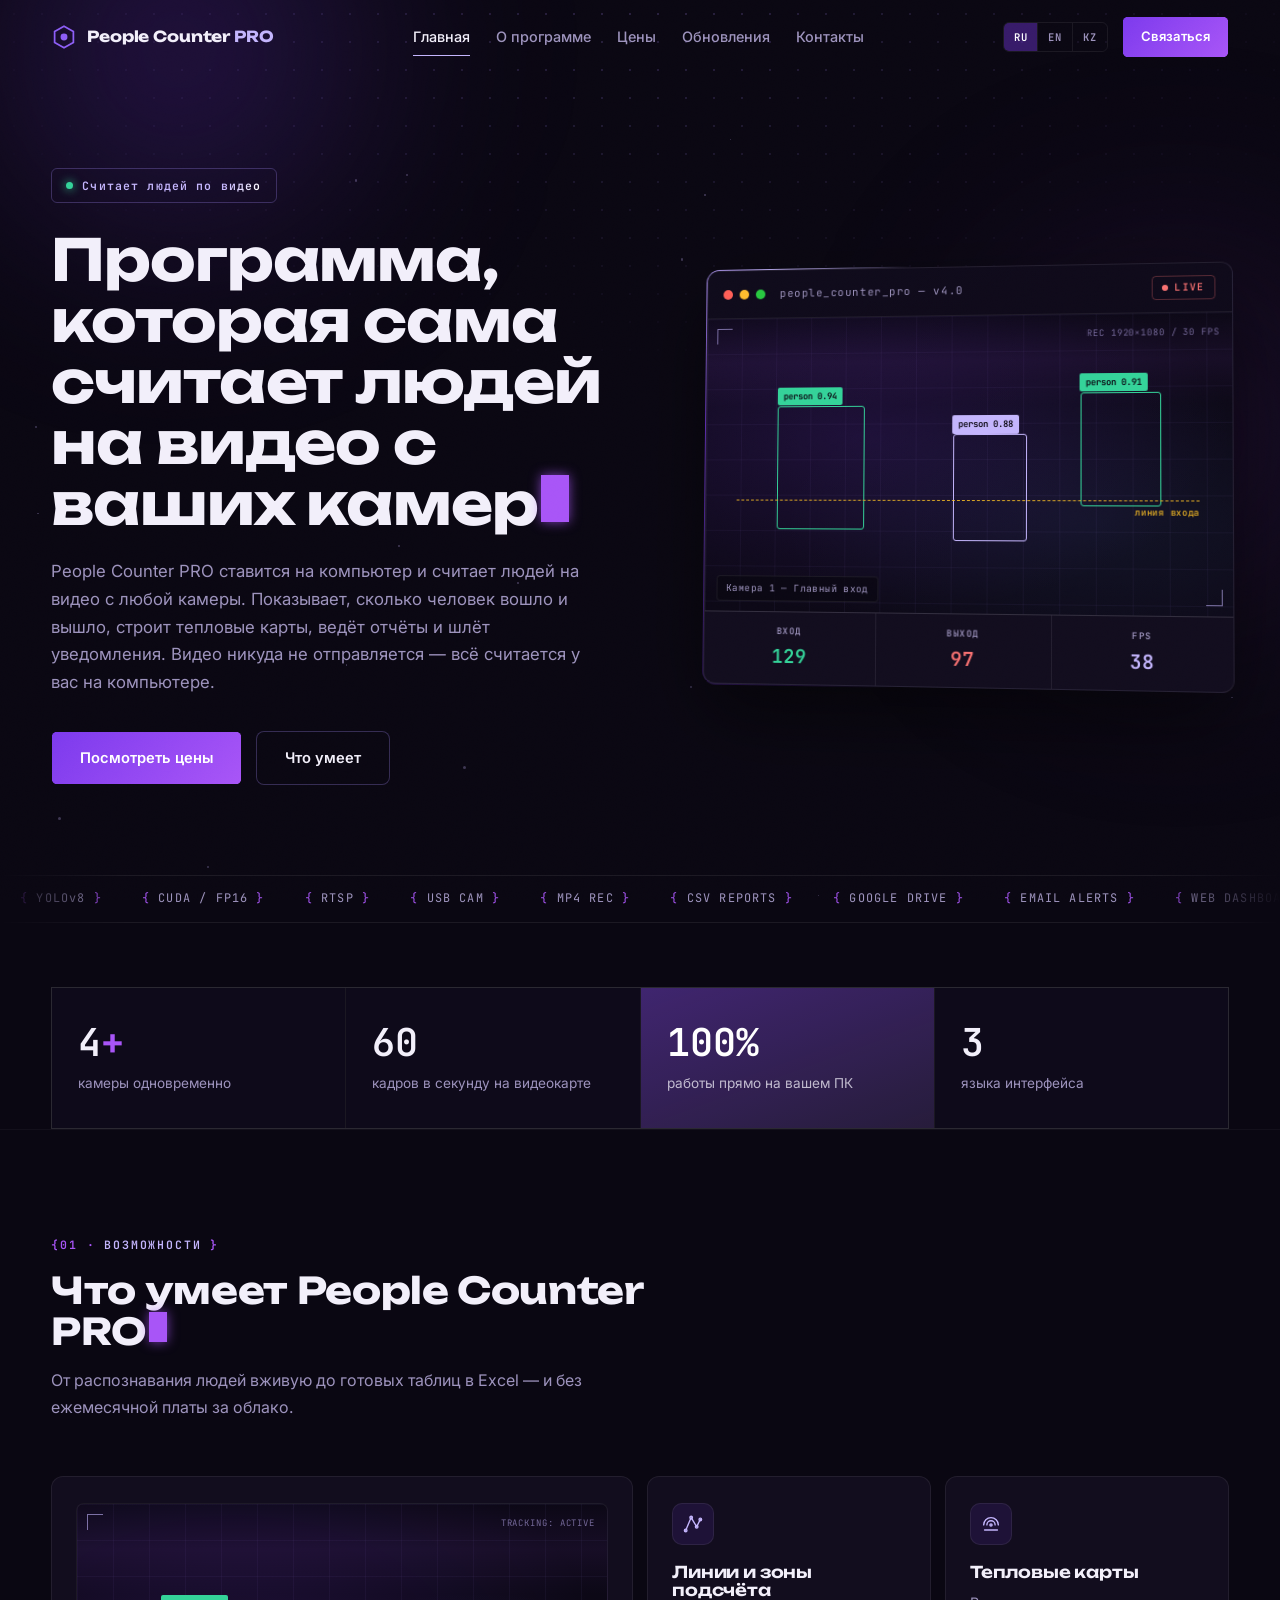
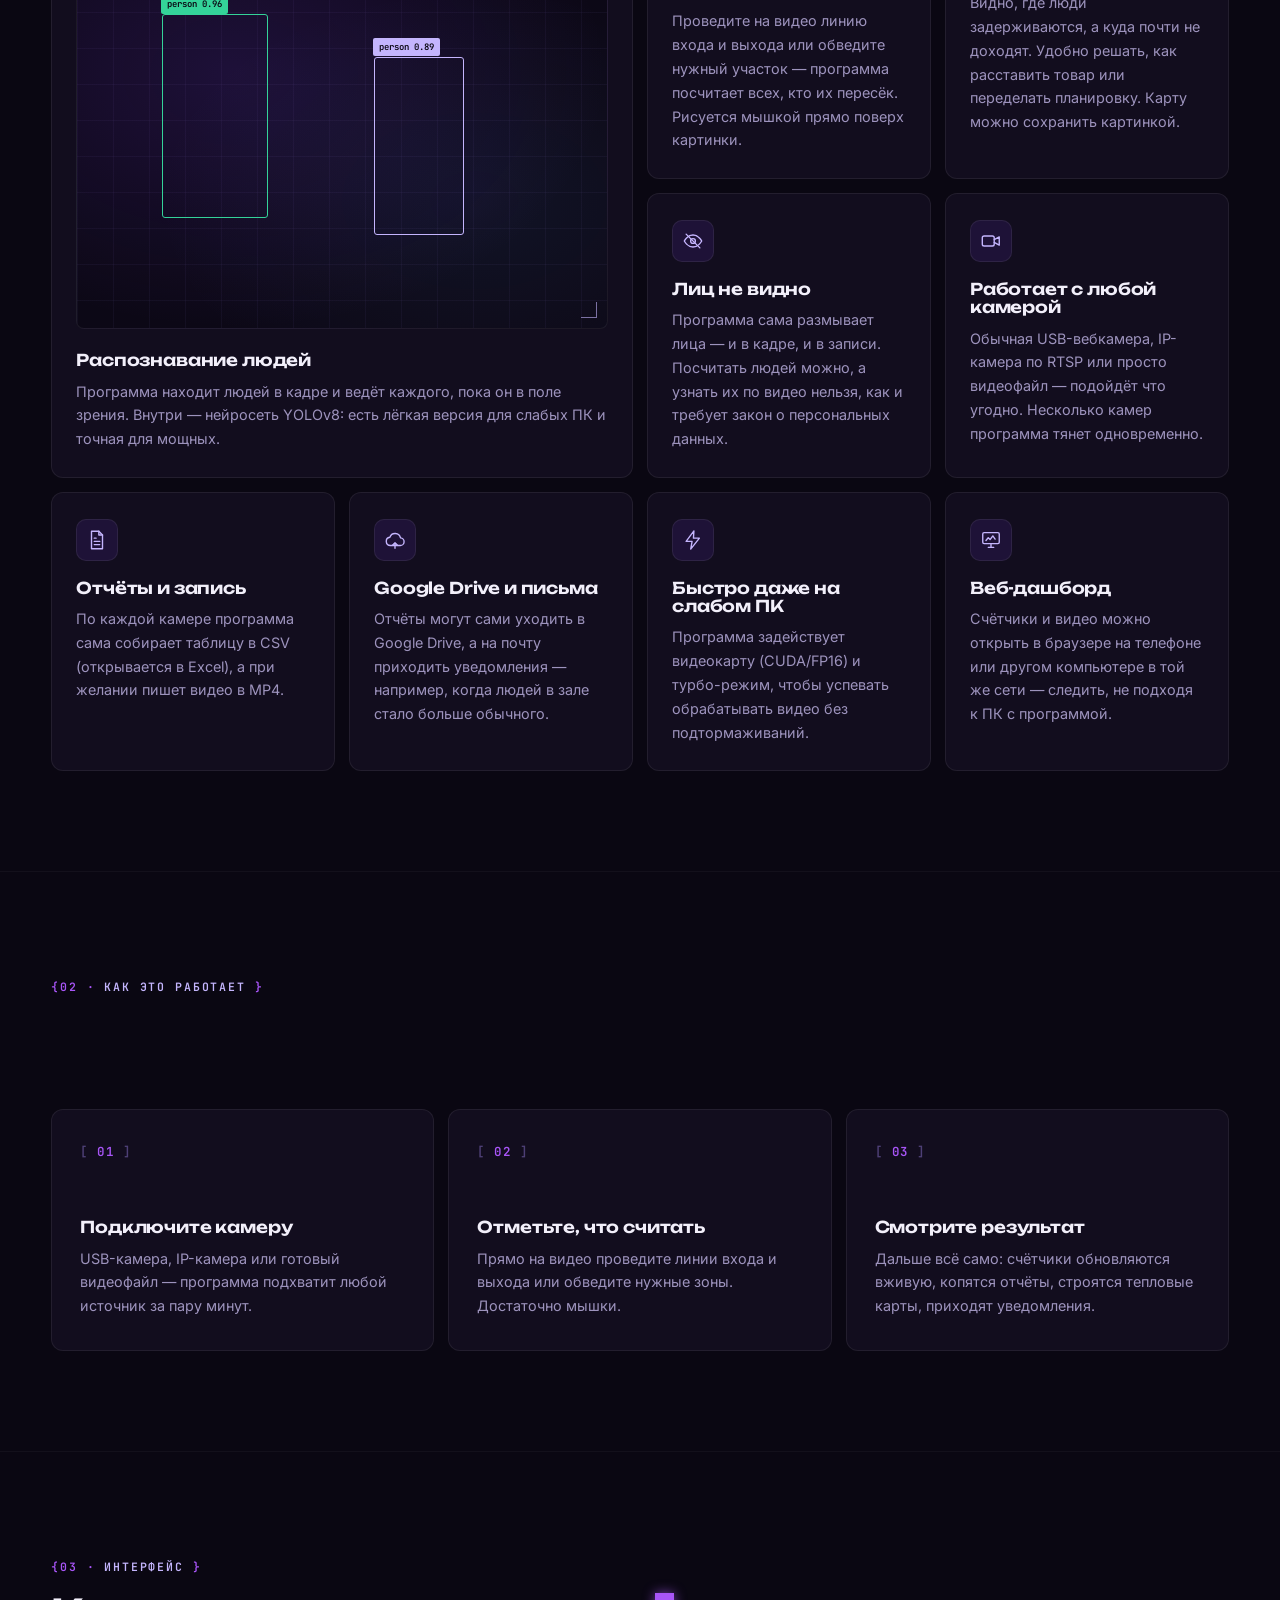
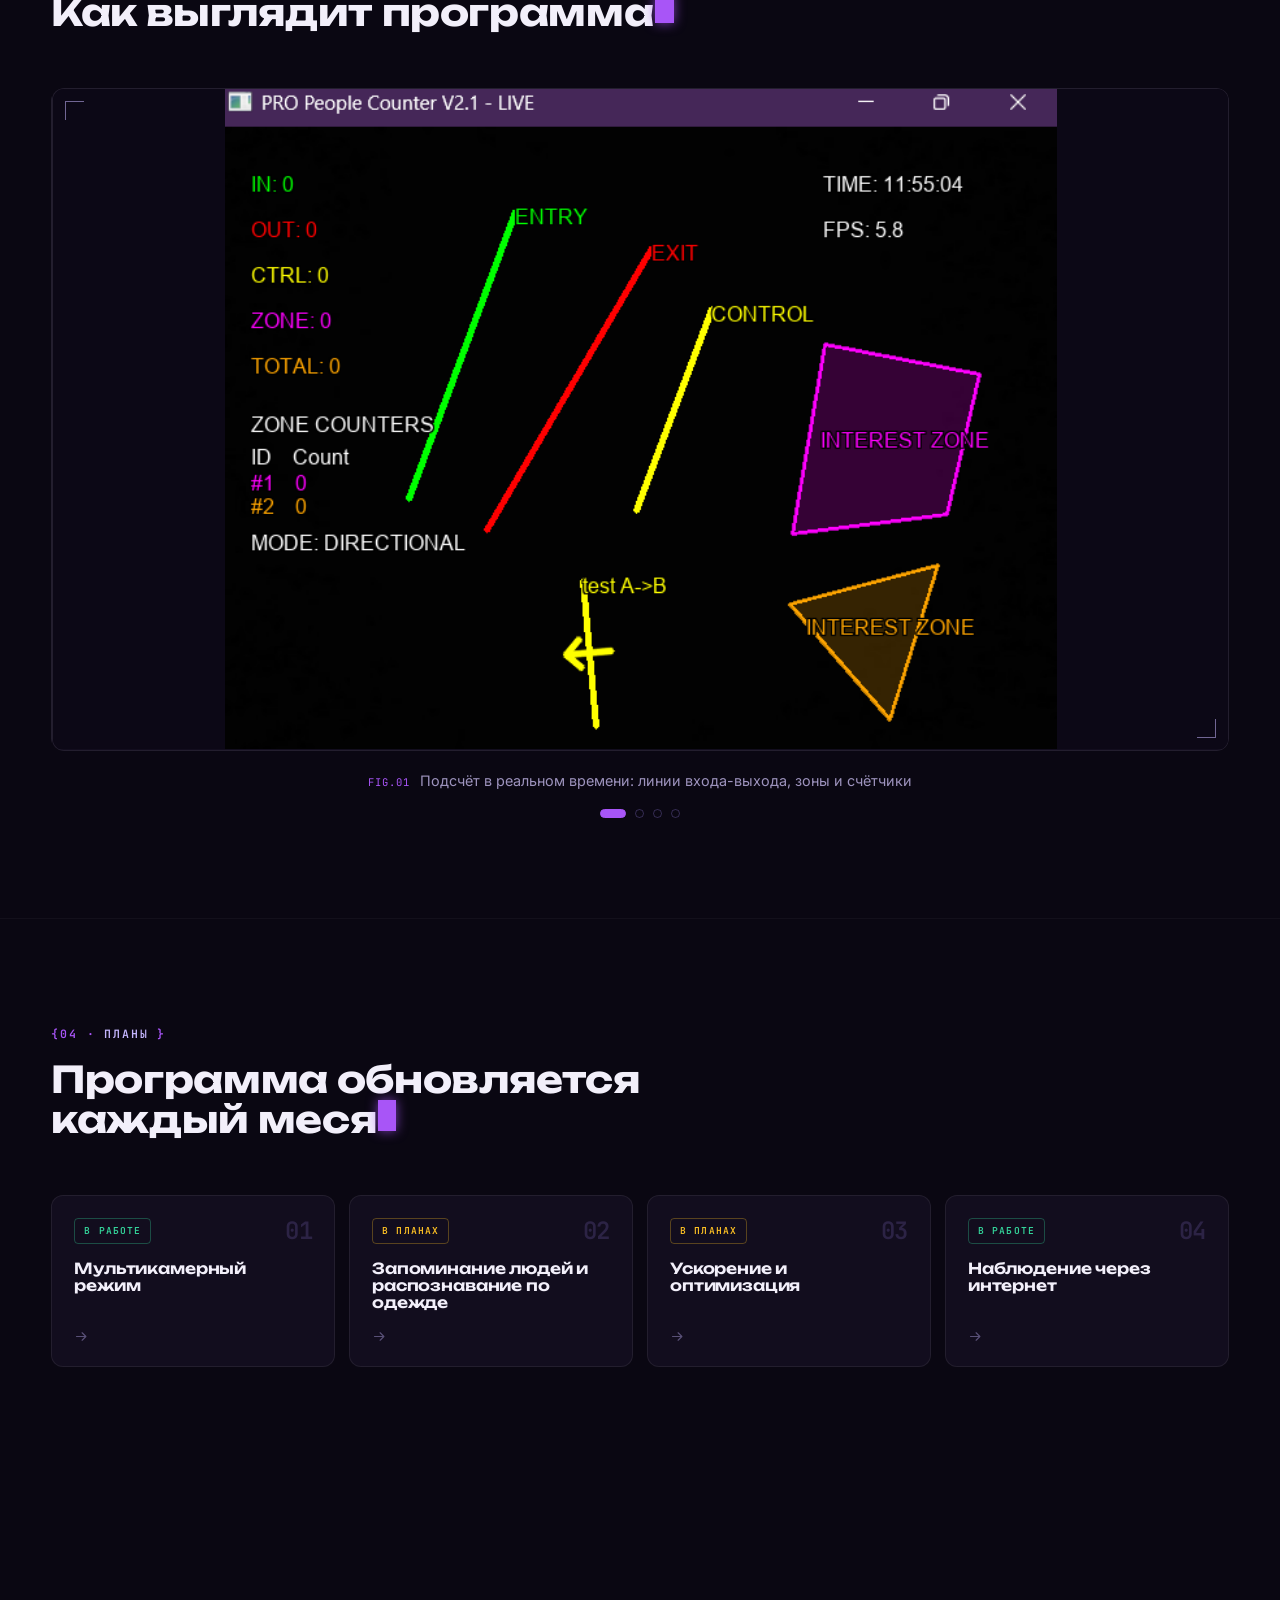
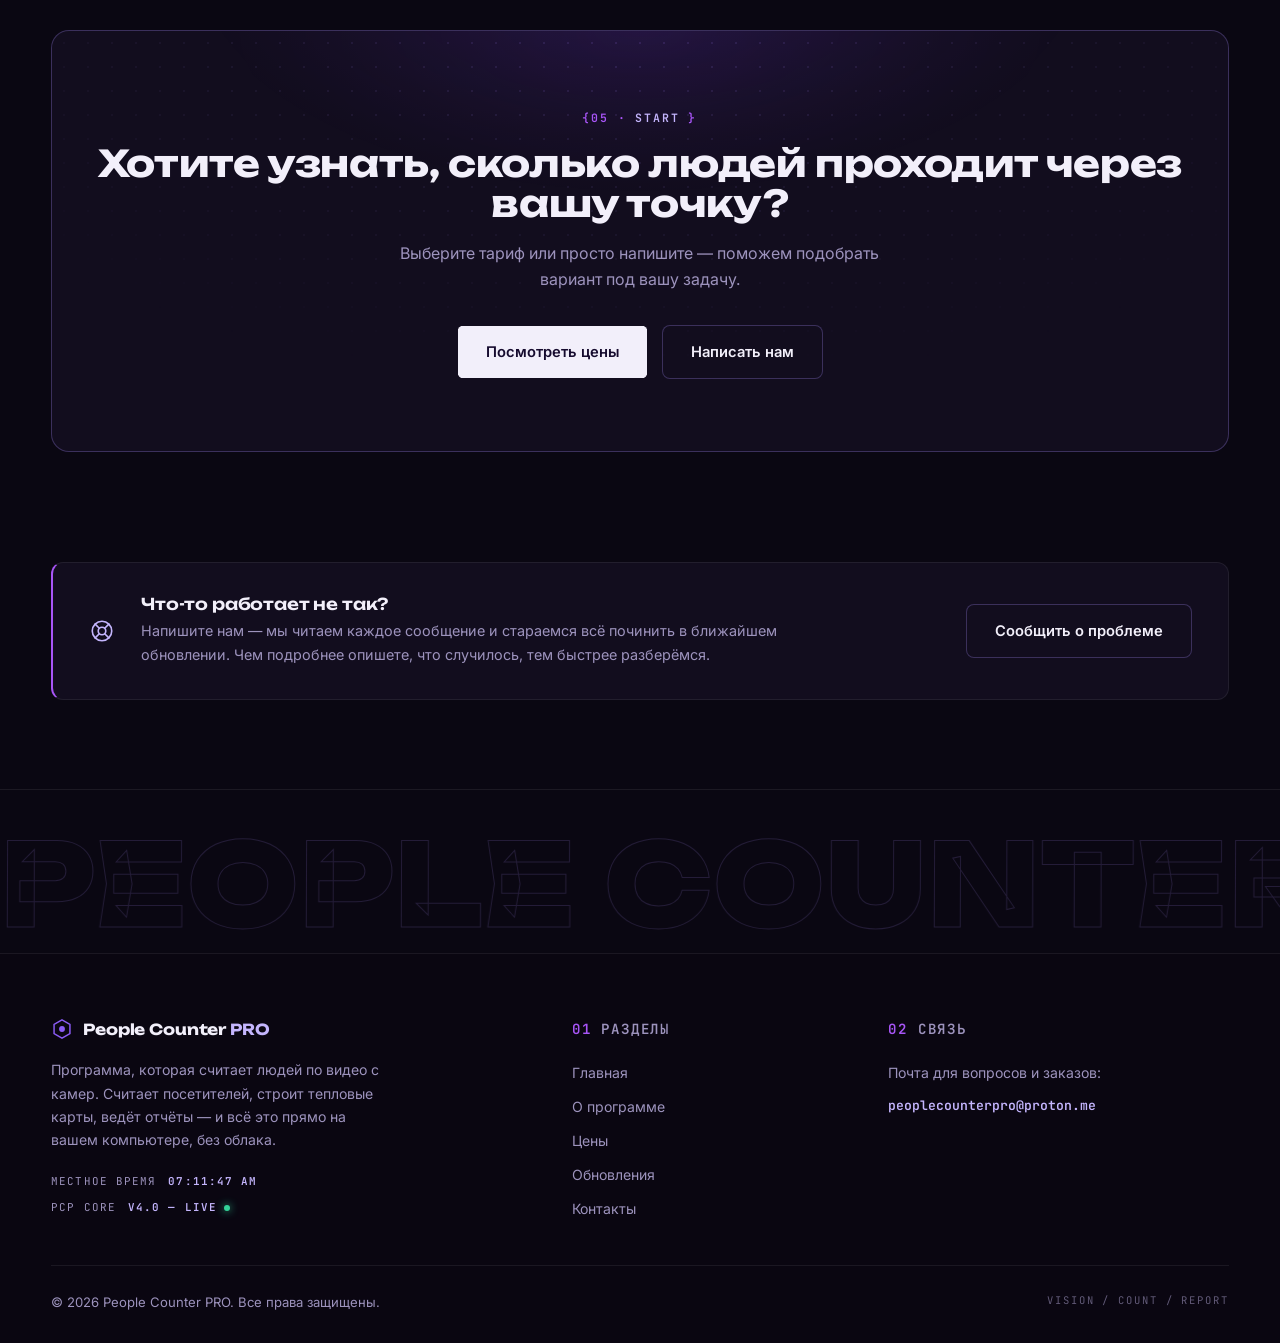
==== index.html @ 46ab9d57 "Static site for GitHub Pages: flat HTML, formsubmit.co, mobile header fix, carousel reorder, multica" ====
<!DOCTYPE html>
<html lang="ru">
<head>
<meta charset="UTF-8">
<meta name="viewport" content="width=device-width, initial-scale=1.0">
<title data-i18n="t_index">People Counter PRO — программа для подсчёта людей по камерам</title>
<meta name="description" content="People Counter PRO — система видеоаналитики на базе компьютерного зрения: подсчёт людей, тепловые карты, отчёты, приватность.">
<link rel="preconnect" href="https://fonts.googleapis.com">
<link rel="preconnect" href="https://fonts.gstatic.com" crossorigin>
<link href="https://fonts.googleapis.com/css2?family=Unbounded:wght@500;600;700;800&family=Inter:wght@400;500;600;700&family=JetBrains+Mono:wght@400;600&display=swap" rel="stylesheet">
<link rel="stylesheet" href="static/css/style.css">
<link rel="icon" href="data:image/svg+xml,%3Csvg xmlns='http://www.w3.org/2000/svg' viewBox='0 0 24 24'%3E%3Cpath d='M12 2l8.66 5v10L12 22 3.34 17V7L12 2z' fill='%237c3aed'/%3E%3Ccircle cx='12' cy='12' r='3.4' fill='%23c084fc'/%3E%3C/svg%3E">
<script>try{if(!sessionStorage.getItem("pcp_boot"))document.documentElement.classList.add("booting")}catch(e){}</script>
</head>
<body>
<div class="boot" id="boot" aria-hidden="true">
  <div class="boot-inner">
    <span class="boot-logo">PCP<i></i></span>
    <span class="boot-line" id="bootLine">INIT VISION CORE</span>
    <div class="boot-bar"><i id="bootBar"></i></div>
  </div>
</div>
<div class="progress" id="progress" aria-hidden="true"></div>
<div class="cursor-aim" id="cursorAim" aria-hidden="true">
  <span class="aim-tl"></span><span class="aim-tr"></span>
  <span class="aim-bl"></span><span class="aim-br"></span>
</div>
<div class="grain" aria-hidden="true"></div>
<div class="bg-glow" aria-hidden="true">
  <div class="aurora a1"></div>
  <div class="aurora a2"></div>
</div>
<header class="nav" id="nav">
  <a class="logo" href="index.html">
    <svg width="26" height="26" viewBox="0 0 24 24" fill="none"><defs><linearGradient id="lgm" x1="0" y1="0" x2="24" y2="24"><stop stop-color="#8b5cf6"/><stop offset="1" stop-color="#d8b4fe"/></linearGradient></defs><path d="M12 2l8.66 5v10L12 22 3.34 17V7L12 2z" stroke="url(#lgm)" stroke-width="1.6"/><circle cx="12" cy="12" r="3.2" fill="url(#lgm)"/></svg>
    <span>People&nbsp;Counter&nbsp;<b>PRO</b></span>
  </a>
  <nav class="nav-links" id="navLinks">
    <a href="index.html" class="active" data-i18n="nav_home">Главная</a>
    <a href="about.html" data-i18n="nav_about">О программе</a>
    <a href="pricing.html" data-i18n="nav_pricing">Цены</a>
    <a href="roadmap.html" data-i18n="nav_roadmap">Обновления</a>
    <a href="contact.html" data-i18n="nav_contact">Контакты</a>
    <div class="lang-switch lang-switch-mobile" role="group" aria-label="Language">
      <button type="button" data-lang="ru">RU</button>
      <button type="button" data-lang="en">EN</button>
      <button type="button" data-lang="kk">KZ</button>
    </div>
    <a href="contact.html" class="btn btn-primary btn-sm nav-cta-m" data-i18n="nav_cta">Связаться</a>
  </nav>
  <div class="nav-right">
    <div class="lang-switch" role="group" aria-label="Language">
      <button type="button" data-lang="ru">RU</button>
      <button type="button" data-lang="en">EN</button>
      <button type="button" data-lang="kk">KZ</button>
    </div>
    <a href="contact.html" class="btn btn-primary btn-sm nav-cta" data-i18n="nav_cta">Связаться</a>
    <button class="burger" id="burger" aria-label="Меню" type="button"><span></span><span></span><span></span></button>
  </div>
</header>
<main>
<section class="hero">
  <div class="container hero-grid">
    <div class="hero-copy">
      <div class="badge reveal"><i></i><span data-i18n="ix_badge">Считает людей по видео</span></div>
      <h1 class="reveal d1"><span class="rise" data-i18n="ix_title_pre">Программа, которая сама считает людей на видео с ваших</span> <span class="rise" data-i18n="ix_title_grad">камер</span></h1>
      <p class="hero-sub reveal d2" data-i18n="ix_sub">People Counter PRO ставится на компьютер и считает людей на видео с любой камеры. Показывает, сколько человек вошло и вышло, строит тепловые карты, ведёт отчёты и шлёт уведомления. Видео никуда не отправляется — всё считается у вас на компьютере.</p>
      <div class="hero-cta reveal d3">
        <a href="pricing.html" class="btn btn-primary" data-i18n="ix_b1">Посмотреть цены</a>
        <a href="#features" class="btn btn-ghost" data-i18n="ix_b2">Что умеет</a>
      </div>
    </div>
    <div class="mockup reveal d2">
      <div class="win-glow">
        <div class="win">
          <div class="win-bar">
            <span class="dot r"></span><span class="dot y"></span><span class="dot g"></span>
            <span class="win-title">people_counter_pro — v4.0</span>
            <span class="live-chip"><i></i>LIVE</span>
          </div>
          <div class="feed">
            <div class="feed-grid"></div>
            <div class="scanline"></div>
            <div class="bbox b1"><span>person 0.94</span></div>
            <div class="bbox b2"><span>person 0.88</span></div>
            <div class="bbox b3"><span>person 0.91</span></div>
            <div class="count-line"><em data-i18n="ix_m_line">линия входа</em></div>
            <div class="feed-corner tl"></div>
            <div class="feed-corner br"></div>
            <div class="feed-label" data-i18n="ix_m_cam">Камера 1 — Главный вход</div>
            <div class="feed-coords">REC 1920×1080 / 30 FPS</div>
          </div>
          <div class="win-stats">
            <div class="stat-chip in"><span data-i18n="ix_m_in">ВХОД</span><b id="mIn">128</b></div>
            <div class="stat-chip out"><span data-i18n="ix_m_out">ВЫХОД</span><b id="mOut">97</b></div>
            <div class="stat-chip fps"><span>FPS</span><b id="mFps">42</b></div>
          </div>
        </div>
      </div>
    </div>
  </div>
</section>

<div class="marquee" aria-hidden="true">
  <div class="marquee-track">
    <ul>
      <li>YOLOv8</li><li>CUDA / FP16</li><li>RTSP</li><li>USB CAM</li><li>MP4 REC</li><li>CSV REPORTS</li><li>GOOGLE DRIVE</li><li>EMAIL ALERTS</li><li>WEB DASHBOARD</li><li>HEATMAPS</li><li>60 FPS</li><li>100% ON-DEVICE</li><li>RU / EN / KZ</li>
    </ul>
    <ul aria-hidden="true">
      <li>YOLOv8</li><li>CUDA / FP16</li><li>RTSP</li><li>USB CAM</li><li>MP4 REC</li><li>CSV REPORTS</li><li>GOOGLE DRIVE</li><li>EMAIL ALERTS</li><li>WEB DASHBOARD</li><li>HEATMAPS</li><li>60 FPS</li><li>100% ON-DEVICE</li><li>RU / EN / KZ</li>
    </ul>
  </div>
</div>

<section class="stats">
  <div class="container stats-grid stagger">
    <div class="stat"><b><span class="num" data-target="4">0</span><span class="suf">+</span></b><span class="stat-l" data-i18n="ix_s1t">камеры одновременно</span></div>
    <div class="stat"><b><span class="num" data-target="60">0</span></b><span class="stat-l" data-i18n="ix_s2t">кадров в секунду на видеокарте</span></div>
    <div class="stat accent"><b><span class="num" data-target="100">0</span><span class="suf">%</span></b><span class="stat-l" data-i18n="ix_s3t">работы прямо на вашем ПК</span></div>
    <div class="stat"><b><span class="num" data-target="3">0</span></b><span class="stat-l" data-i18n="ix_s4t">языка интерфейса</span></div>
  </div>
</section>

<section class="section" id="features">
  <div class="container">
    <div class="sec-head reveal">
      <span class="kicker" data-num="01" data-i18n="ix_f_k">Возможности</span>
      <h2 class="rise-io" data-i18n="ix_f_t">Что умеет People Counter PRO</h2>
      <p data-i18n="ix_f_s">От распознавания людей вживую до готовых таблиц в Excel — и без ежемесячной платы за облако.</p>
    </div>
    <div class="bento" id="featGrid">
      <div class="card card-hero reveal">
        <div class="mini-feed">
          <div class="feed-grid"></div>
          <div class="scanline"></div>
          <div class="bbox b1"><span>person 0.96</span></div>
          <div class="bbox b2"><span>person 0.89</span></div>
          <div class="feed-corner tl"></div>
          <div class="feed-corner br"></div>
          <div class="feed-coords">TRACKING: ACTIVE</div>
        </div>
        <h3 data-i18n="ix_f1t">Распознавание людей</h3>
        <p data-i18n="ix_f1d">Программа находит людей в кадре и ведёт каждого, пока он в поле зрения. Внутри — нейросеть YOLOv8: есть лёгкая версия для слабых ПК и точная для мощных.</p>
      </div>
      <div class="card reveal d1"><div class="card-ico"><svg width="22" height="22" viewBox="0 0 24 24" fill="none" stroke="currentColor" stroke-width="1.5" stroke-linecap="round" stroke-linejoin="round"><path d="M4 19L10 5l6 10 4-8"/><circle cx="4" cy="19" r="1.4"/><circle cx="10" cy="5" r="1.4"/><circle cx="16" cy="15" r="1.4"/><circle cx="20" cy="7" r="1.4"/></svg></div><h3 data-i18n="ix_f2t">Линии и зоны подсчёта</h3><p data-i18n="ix_f2d">Проведите на видео линию входа и выхода или обведите нужный участок — программа посчитает всех, кто их пересёк. Рисуется мышкой прямо поверх картинки.</p></div>
      <div class="card reveal d2"><div class="card-ico"><svg width="22" height="22" viewBox="0 0 24 24" fill="none" stroke="currentColor" stroke-width="1.5" stroke-linecap="round" stroke-linejoin="round"><path d="M4 13a8 8 0 0116 0"/><path d="M7.5 13a4.5 4.5 0 019 0"/><circle cx="12" cy="13" r="1.2"/><path d="M5 18.5h14"/></svg></div><h3 data-i18n="ix_f3t">Тепловые карты</h3><p data-i18n="ix_f3d">Видно, где люди задерживаются, а куда почти не доходят. Удобно решать, как расставить товар или переделать планировку. Карту можно сохранить картинкой.</p></div>
      <div class="card reveal d3"><div class="card-ico"><svg width="22" height="22" viewBox="0 0 24 24" fill="none" stroke="currentColor" stroke-width="1.5" stroke-linecap="round" stroke-linejoin="round"><path d="M2.5 12s3.5-6.5 9.5-6.5S21.5 12 21.5 12s-3.5 6.5-9.5 6.5S2.5 12 2.5 12z"/><circle cx="12" cy="12" r="2.6"/><path d="M4.5 4.5l15 15"/></svg></div><h3 data-i18n="ix_f4t">Лиц не видно</h3><p data-i18n="ix_f4d">Программа сама размывает лица — и в кадре, и в записи. Посчитать людей можно, а узнать их по видео нельзя, как и требует закон о персональных данных.</p></div>
      <div class="card reveal d1"><div class="card-ico"><svg width="22" height="22" viewBox="0 0 24 24" fill="none" stroke="currentColor" stroke-width="1.5" stroke-linecap="round" stroke-linejoin="round"><rect x="2.5" y="6.5" width="13" height="11" rx="2"/><path d="M15.5 10.5L21 7.5v9l-5.5-3"/></svg></div><h3 data-i18n="ix_f5t">Работает с любой камерой</h3><p data-i18n="ix_f5d">Обычная USB-вебкамера, IP-камера по RTSP или просто видеофайл — подойдёт что угодно. Несколько камер программа тянет одновременно.</p></div>
      <div class="card reveal d2"><div class="card-ico"><svg width="22" height="22" viewBox="0 0 24 24" fill="none" stroke="currentColor" stroke-width="1.5" stroke-linecap="round" stroke-linejoin="round"><path d="M6 2.5h8l4 4v15H6z"/><path d="M14 2.5v4h4"/><path d="M9 10h2M9 13.5h6M9 17h6"/></svg></div><h3 data-i18n="ix_f6t">Отчёты и запись</h3><p data-i18n="ix_f6d">По каждой камере программа сама собирает таблицу в CSV (открывается в Excel), а при желании пишет видео в MP4.</p></div>
      <div class="card reveal d3"><div class="card-ico"><svg width="22" height="22" viewBox="0 0 24 24" fill="none" stroke="currentColor" stroke-width="1.5" stroke-linecap="round" stroke-linejoin="round"><path d="M7 18a4.5 4.5 0 01-.6-8.96A6 6 0 0118 9.7 4 4 0 0117.5 18H7z"/><path d="M12 21v-6M9.5 17.5L12 15l2.5 2.5"/></svg></div><h3 data-i18n="ix_f7t">Google Drive и письма</h3><p data-i18n="ix_f7d">Отчёты могут сами уходить в Google Drive, а на почту приходить уведомления — например, когда людей в зале стало больше обычного.</p></div>
      <div class="card reveal d1"><div class="card-ico"><svg width="22" height="22" viewBox="0 0 24 24" fill="none" stroke="currentColor" stroke-width="1.5" stroke-linecap="round" stroke-linejoin="round"><path d="M13 2L4.5 13.5H11L9.5 22 19 10h-6.5L13 2z"/></svg></div><h3 data-i18n="ix_f8t">Быстро даже на слабом ПК</h3><p data-i18n="ix_f8d">Программа задействует видеокарту (CUDA/FP16) и турбо-режим, чтобы успевать обрабатывать видео без подтормаживаний.</p></div>
      <div class="card reveal d2"><div class="card-ico"><svg width="22" height="22" viewBox="0 0 24 24" fill="none" stroke="currentColor" stroke-width="1.5" stroke-linecap="round" stroke-linejoin="round"><rect x="3" y="4" width="18" height="12" rx="1.5"/><path d="M9 20h6M12 16v4"/><path d="M6.5 12.5l2.5-3 2 2 3-4 2.5 3.5"/></svg></div><h3 data-i18n="ix_f9t">Веб-дашборд</h3><p data-i18n="ix_f9d">Счётчики и видео можно открыть в браузере на телефоне или другом компьютере в той же сети — следить, не подходя к ПК с программой.</p></div>
    </div>
  </div>
</section>

<section class="section">
  <div class="container">
    <div class="sec-head reveal">
      <span class="kicker" data-num="02" data-i18n="ix_h_k">Как это работает</span>
      <h2 class="rise-io" data-i18n="ix_h_t">Запуск за три шага</h2>
    </div>
    <div class="steps">
      <div class="step reveal"><div class="step-num">01</div><h3 data-i18n="ix_h1t">Подключите камеру</h3><p data-i18n="ix_h1d">USB-камера, IP-камера или готовый видеофайл — программа подхватит любой источник за пару минут.</p></div>
      <div class="step reveal d1"><div class="step-num">02</div><h3 data-i18n="ix_h2t">Отметьте, что считать</h3><p data-i18n="ix_h2d">Прямо на видео проведите линии входа и выхода или обведите нужные зоны. Достаточно мышки.</p></div>
      <div class="step reveal d2"><div class="step-num">03</div><h3 data-i18n="ix_h3t">Смотрите результат</h3><p data-i18n="ix_h3d">Дальше всё само: счётчики обновляются вживую, копятся отчёты, строятся тепловые карты, приходят уведомления.</p></div>
    </div>
  </div>
</section>

<section class="section">
  <div class="container">
    <div class="sec-head reveal">
      <span class="kicker" data-num="03" data-i18n="ix_sh_k">Интерфейс</span>
      <h2 class="rise-io" data-i18n="ix_sh_t">Как выглядит программа</h2>
    </div>
    <div class="carousel reveal" id="shotsCarousel">
      <div class="car-viewport">
        <div class="car-track" id="carTrack">
          <div class="car-slide">
            <div class="shot-frame zoomable" data-fig="FIG.01"><img src="static/img/screenshot-main.png" alt="Окно анализа People Counter PRO" onerror="this.parentElement.classList.add('noimg')"></div>
          </div>
          <div class="car-slide">
            <div class="shot-frame zoomable" data-fig="FIG.02"><img src="static/img/screenshot-dashboard.png" alt="Веб-дашборд" onerror="this.parentElement.classList.add('noimg')"></div>
          </div>
          <div class="car-slide">
            <div class="shot-frame zoomable" data-fig="FIG.03"><img src="static/img/screenshot-settings.png" alt="Настройки программы" onerror="this.parentElement.classList.add('noimg')"></div>
          </div>
          <div class="car-slide">
            <div class="shot-frame zoomable" data-fig="FIG.04"><img src="static/img/screenshot-controls.png" alt="Интеграции и управление" onerror="this.parentElement.classList.add('noimg')"></div>
          </div>
        </div>
        <button class="car-btn car-prev" id="carPrev" type="button" aria-label="Назад"><svg width="22" height="22" viewBox="0 0 24 24" fill="none" stroke="currentColor" stroke-width="2" stroke-linecap="round" stroke-linejoin="round"><path d="M15 5l-7 7 7 7"/></svg></button>
        <button class="car-btn car-next" id="carNext" type="button" aria-label="Вперёд"><svg width="22" height="22" viewBox="0 0 24 24" fill="none" stroke="currentColor" stroke-width="2" stroke-linecap="round" stroke-linejoin="round"><path d="M9 5l7 7-7 7"/></svg></button>
      </div>
      <div class="car-caption">
        <span class="car-fig" id="carFig">FIG.01</span>
        <span id="carCapText"></span>
      </div>
      <div class="car-dots" id="carDots" aria-hidden="true"></div>
      <div class="car-srcs" hidden aria-hidden="true">
        <span data-i18n="ix_sh1">Подсчёт в реальном времени: линии входа-выхода, зоны и счётчики</span>
        <span data-i18n="ix_sh2">Веб-дашборд: удалённый контроль и статистика</span>
        <span data-i18n="ix_sh3">Настройки: источники видео, точность и приватность</span>
        <span data-i18n="ix_sh4">Интеграции, зоны и горячие клавиши</span>
      </div>
    </div>
  </div>
</section>

<section class="section">
  <div class="container">
    <div class="sec-head reveal">
      <span class="kicker" data-num="04" data-i18n="ix_r_k">Планы</span>
      <h2 class="rise-io" data-i18n="ix_r_t">Программа обновляется каждый месяц</h2>
    </div>
    <div class="grid-4">
      <a href="roadmap.html" class="mini-card reveal">
        <div class="mini-top"><span class="tag dev" data-i18n="rm_st_dev">В работе</span><span class="mini-num">01</span></div>
        <h3 data-i18n="rm_i1t">Мультикамерный режим</h3>
        <span class="mini-go"><svg width="15" height="15" viewBox="0 0 24 24" fill="none" stroke="currentColor" stroke-width="1.8" stroke-linecap="round" stroke-linejoin="round"><path d="M4 12h15M13 6l6 6-6 6"/></svg></span>
      </a>
      <a href="roadmap.html" class="mini-card reveal d1">
        <div class="mini-top"><span class="tag plan" data-i18n="rm_st_plan">В планах</span><span class="mini-num">02</span></div>
        <h3 data-i18n="rm_i2t">Запоминание людей и распознавание по одежде</h3>
        <span class="mini-go"><svg width="15" height="15" viewBox="0 0 24 24" fill="none" stroke="currentColor" stroke-width="1.8" stroke-linecap="round" stroke-linejoin="round"><path d="M4 12h15M13 6l6 6-6 6"/></svg></span>
      </a>
      <a href="roadmap.html" class="mini-card reveal d2">
        <div class="mini-top"><span class="tag plan" data-i18n="rm_st_plan">В планах</span><span class="mini-num">03</span></div>
        <h3 data-i18n="rm_i3t">Ускорение и оптимизация</h3>
        <span class="mini-go"><svg width="15" height="15" viewBox="0 0 24 24" fill="none" stroke="currentColor" stroke-width="1.8" stroke-linecap="round" stroke-linejoin="round"><path d="M4 12h15M13 6l6 6-6 6"/></svg></span>
      </a>
      <a href="roadmap.html" class="mini-card reveal d3">
        <div class="mini-top"><span class="tag dev" data-i18n="rm_st_dev">В работе</span><span class="mini-num">04</span></div>
        <h3 data-i18n="rm_i4t">Наблюдение через интернет</h3>
        <span class="mini-go"><svg width="15" height="15" viewBox="0 0 24 24" fill="none" stroke="currentColor" stroke-width="1.8" stroke-linecap="round" stroke-linejoin="round"><path d="M4 12h15M13 6l6 6-6 6"/></svg></span>
      </a>
    </div>
    <div class="center reveal"><a href="roadmap.html" class="btn btn-ghost" data-i18n="ix_r_b">Все планы и обновления</a></div>
  </div>
</section>

<section class="cta-band">
  <div class="container cta-inner" data-scrub>
    <span class="kicker" data-num="05">START</span>
    <h2 data-i18n="cta_t">Хотите узнать, сколько людей проходит через вашу точку?</h2>
    <p data-i18n="cta_d">Выберите тариф или просто напишите — поможем подобрать вариант под вашу задачу.</p>
    <div class="hero-cta">
      <a href="pricing.html" class="btn btn-light" data-i18n="cta_b1">Посмотреть цены</a>
      <a href="contact.html" class="btn btn-ghost" data-i18n="cta_b2">Написать нам</a>
    </div>
  </div>
</section>
</main>
<section class="support-band">
  <div class="container support-inner" data-scrub>
    <div class="support-icon">
      <svg width="26" height="26" viewBox="0 0 24 24" fill="none" stroke="currentColor" stroke-width="1.5" stroke-linecap="round" stroke-linejoin="round"><circle cx="12" cy="12" r="9"/><circle cx="12" cy="12" r="3.5"/><path d="M5.7 5.7l3.8 3.8M18.3 5.7l-3.8 3.8M5.7 18.3l3.8-3.8M18.3 18.3l-3.8-3.8"/></svg>
    </div>
    <div class="support-text">
      <h3 data-i18n="sup_t">Что-то работает не так?</h3>
      <p data-i18n="sup_d">Напишите нам — мы читаем каждое сообщение и стараемся всё починить в ближайшем обновлении. Чем подробнее опишете, что случилось, тем быстрее разберёмся.</p>
    </div>
    <a href="contact.html?topic=bug" class="btn btn-ghost" data-i18n="sup_b">Сообщить о проблеме</a>
  </div>
</section>
<div class="giant" aria-hidden="true">
  <div class="giant-track">
    <span>PEOPLE COUNTER PRO&nbsp;·&nbsp;ON-DEVICE AI VISION&nbsp;·&nbsp;</span>
    <span>PEOPLE COUNTER PRO&nbsp;·&nbsp;ON-DEVICE AI VISION&nbsp;·&nbsp;</span>
  </div>
</div>
<footer class="footer">
  <div class="container footer-grid">
    <div class="footer-brand">
      <a class="logo" href="index.html">
        <svg width="22" height="22" viewBox="0 0 24 24" fill="none"><path d="M12 2l8.66 5v10L12 22 3.34 17V7L12 2z" stroke="#8b5cf6" stroke-width="1.6"/><circle cx="12" cy="12" r="3.2" fill="#8b5cf6"/></svg>
        <span>People&nbsp;Counter&nbsp;<b>PRO</b></span>
      </a>
      <p data-i18n="ft_desc">Программа, которая считает людей по видео с камер. Считает посетителей, строит тепловые карты, ведёт отчёты — и всё это прямо на вашем компьютере, без облака.</p>
      <div class="footer-meta">
        <span class="meta-row"><span data-i18n="ft_time_l">Местное время</span><b id="clock">--:--:--</b></span>
        <span class="meta-row"><span>PCP CORE</span><b>v4.0 — LIVE<i class="meta-dot"></i></b></span>
      </div>
    </div>
    <div class="footer-col">
      <h4><span class="idx">01</span><span data-i18n="ft_nav">Разделы</span></h4>
      <a href="index.html" data-i18n="nav_home">Главная</a>
      <a href="about.html" data-i18n="nav_about">О программе</a>
      <a href="pricing.html" data-i18n="nav_pricing">Цены</a>
      <a href="roadmap.html" data-i18n="nav_roadmap">Обновления</a>
      <a href="contact.html" data-i18n="nav_contact">Контакты</a>
    </div>
    <div class="footer-col">
      <h4><span class="idx">02</span><span data-i18n="ft_contact_t">Связь</span></h4>
      <span data-i18n="ft_mail_l">Почта для вопросов и заказов:</span>
      <a class="footer-mail" href="mailto:peoplecounterpro@proton.me">peoplecounterpro@proton.me</a>
    </div>
  </div>
  <div class="container footer-bottom">
    <span>© <span id="year">2026</span> People Counter PRO. <span data-i18n="ft_rights">Все права защищены.</span></span>
    <span class="footer-sig">VISION&nbsp;/&nbsp;COUNT&nbsp;/&nbsp;REPORT</span>
  </div>
</footer>
<script src="static/js/i18n.js"></script>
<script src="static/js/main.js"></script>
</body>
</html>
---- static/css/style.css ----
@property --angle {
  syntax: "<angle>";
  inherits: false;
  initial-value: 0deg;
}

:root {
  --bg: #0a0712;
  --bg2: #0e0a1a;
  --surface: #120d1e;
  --surface2: #171128;
  --border: rgba(255, 255, 255, 0.07);
  --border-strong: rgba(167, 139, 250, 0.28);
  --text: #f2effa;
  --muted: #9d93bd;
  --p1: #7c3aed;
  --p2: #a855f7;
  --p3: #c4b5fd;
  --green: #34d399;
  --red: #f87171;
  --yellow: #fbbf24;
  --blue: #60a5fa;
  --grad: linear-gradient(135deg, #7c3aed 0%, #a855f7 55%, #c4b5fd 100%);
  --radius: 12px;
  --font-head: "Unbounded", sans-serif;
  --font-body: "Inter", sans-serif;
  --font-mono: "JetBrains Mono", ui-monospace, Consolas, monospace;
  --ease: cubic-bezier(0.4, 0, 0.2, 1);
  --ease-reveal: cubic-bezier(0.53, 0, 0, 1);
}

* { margin: 0; padding: 0; box-sizing: border-box; }

html { scroll-behavior: smooth; scrollbar-width: thin; scrollbar-color: #241a3d transparent; }

::-webkit-scrollbar { width: 5px; }
::-webkit-scrollbar-track { background: transparent; }
::-webkit-scrollbar-thumb { background: #241a3d; border-radius: 3px; }

::selection { background: rgba(124, 58, 237, 0.55); color: #fff; }

body {
  background: var(--bg);
  color: var(--text);
  font-family: var(--font-body);
  font-size: 16px;
  line-height: 1.65;
  overflow-x: hidden;
  -webkit-font-smoothing: antialiased;
}

:focus-visible { outline: 1px dashed var(--p3); outline-offset: 3px; }

.boot {
  position: fixed;
  inset: 0;
  z-index: 3000;
  background: var(--bg);
  display: none;
  align-items: center;
  justify-content: center;
}

html.booting .boot { display: flex; }

.boot.done { transform: translateY(-100%); transition: transform 0.7s var(--ease-reveal); }

.boot-inner { display: flex; flex-direction: column; gap: 18px; width: min(400px, 78%); }

.boot-logo { font-family: var(--font-head); font-weight: 800; font-size: 1.7rem; letter-spacing: 0.1em; }
.boot-logo i { display: inline-block; width: 9px; height: 9px; background: var(--p2); margin-left: 10px; animation: blink 0.9s steps(2) infinite; }

.boot-line { font-family: var(--font-mono); font-size: 0.7rem; letter-spacing: 0.18em; color: var(--muted); }

.boot-bar { width: 100%; height: 2px; background: rgba(255, 255, 255, 0.08); }
.boot-bar i { display: block; height: 100%; width: 0; background: var(--grad); transition: width 0.18s linear; }

@keyframes blink { 50% { opacity: 0; } }

.progress {
  position: fixed;
  top: 0;
  left: 0;
  right: 0;
  height: 2px;
  z-index: 1100;
  background: var(--grad);
  transform: scaleX(0);
  transform-origin: left;
  pointer-events: none;
}

.cursor-aim { display: none; }

@media (hover: hover) and (pointer: fine) {
  body.cursor-on, body.cursor-on * { cursor: none; }
  body.cursor-on .cursor-aim {
    display: block;
    position: fixed;
    width: 22px;
    height: 22px;
    z-index: 3100;
    pointer-events: none;
    transform: translate(-50%, -50%);
    transition: width 0.16s var(--ease), height 0.16s var(--ease), opacity 0.16s;
  }
  body.cursor-on .aim-tl,
  body.cursor-on .aim-tr,
  body.cursor-on .aim-bl,
  body.cursor-on .aim-br {
    position: absolute;
    width: 7px;
    height: 7px;
    transition: width 0.16s var(--ease), height 0.16s var(--ease), border-color 0.16s var(--ease);
  }
  body.cursor-on .aim-tl { top: 0; left: 0; border-top: 1.5px solid rgba(196,181,253,0.85); border-left: 1.5px solid rgba(196,181,253,0.85); }
  body.cursor-on .aim-tr { top: 0; right: 0; border-top: 1.5px solid rgba(196,181,253,0.85); border-right: 1.5px solid rgba(196,181,253,0.85); }
  body.cursor-on .aim-bl { bottom: 0; left: 0; border-bottom: 1.5px solid rgba(196,181,253,0.85); border-left: 1.5px solid rgba(196,181,253,0.85); }
  body.cursor-on .aim-br { bottom: 0; right: 0; border-bottom: 1.5px solid rgba(196,181,253,0.85); border-right: 1.5px solid rgba(196,181,253,0.85); }
  body.cursor-on .cursor-aim.hov { width: 38px; height: 38px; }
  body.cursor-on .cursor-aim.hov .aim-tl,
  body.cursor-on .cursor-aim.hov .aim-tr,
  body.cursor-on .cursor-aim.hov .aim-bl,
  body.cursor-on .cursor-aim.hov .aim-br { width: 10px; height: 10px; border-color: var(--p3); }
  body.cursor-on .cursor-aim.hide { opacity: 0; }
}

.grain {
  position: fixed;
  inset: 0;
  z-index: 1200;
  pointer-events: none;
  opacity: 0.05;
  mix-blend-mode: overlay;
  background-image: url("data:image/svg+xml,%3Csvg xmlns='http://www.w3.org/2000/svg' width='180' height='180'%3E%3Cfilter id='n'%3E%3CfeTurbulence type='fractalNoise' baseFrequency='0.8' numOctaves='2'/%3E%3C/filter%3E%3Crect width='180' height='180' filter='url(%23n)' opacity='0.6'/%3E%3C/svg%3E");
  background-size: 180px 180px;
}

.bg-glow { position: fixed; inset: 0; z-index: -1; background: var(--bg); overflow: hidden; }

.aurora { position: absolute; width: 56vw; aspect-ratio: 1; border-radius: 50%; will-change: transform; }
.aurora.a1 { top: -24vw; left: -14vw; background: radial-gradient(closest-side, rgba(124, 58, 237, 0.32), transparent 70%); filter: blur(100px); animation: drift1 26s ease-in-out infinite alternate; }
.aurora.a2 { top: 6vw; right: -20vw; background: radial-gradient(closest-side, rgba(88, 28, 135, 0.3), transparent 70%); filter: blur(100px); animation: drift2 34s ease-in-out infinite alternate; }

@keyframes drift1 { to { transform: translate(7vw, 6vh) scale(1.12); } }
@keyframes drift2 { to { transform: translate(-6vw, 8vh) scale(0.92); } }

.bg-glow::after {
  content: "";
  position: absolute;
  inset: 0;
  background-image: radial-gradient(rgba(167, 139, 250, 0.2) 1px, transparent 1px);
  background-size: 28px 28px;
  mask-image: radial-gradient(ellipse 75% 55% at 50% 0%, #000, transparent 78%);
  -webkit-mask-image: radial-gradient(ellipse 75% 55% at 50% 0%, #000, transparent 78%);
}

.container { width: min(1180px, 92%); margin: 0 auto; }
.container.narrow { width: min(860px, 92%); }
.center { text-align: center; margin-top: 48px; }

h1, h2, h3, .logo span { font-family: var(--font-head); font-weight: 700; line-height: 1.12; letter-spacing: -0.01em; }

h1 { font-size: clamp(2rem, 4.6vw, 3.6rem); line-height: 1.06; letter-spacing: -0.02em; }
h2 { font-size: clamp(1.45rem, 3vw, 2.3rem); line-height: 1.1; }
h3 { font-size: 1.02rem; font-weight: 600; }

a { color: inherit; text-decoration: none; }
p a { color: var(--p3); border-bottom: 1px solid rgba(196, 181, 253, 0.35); }
p a:hover { border-bottom-color: var(--p3); }

img { max-width: 100%; display: block; }

.grad {
  background: var(--grad);
  -webkit-background-clip: text;
  background-clip: text;
  color: transparent;
}

.kicker {
  display: inline-block;
  font-family: var(--font-mono);
  font-size: 0.72rem;
  font-weight: 600;
  letter-spacing: 0.16em;
  text-transform: uppercase;
  color: var(--p3);
  margin-bottom: 16px;
}

.kicker::before { content: "{ "; color: var(--p2); }
.kicker[data-num]::before { content: "{" attr(data-num) " · "; color: var(--p2); }
.kicker::after { content: " }"; color: var(--p2); }

.nav {
  position: fixed;
  top: 0;
  left: 0;
  right: 0;
  z-index: 1000;
  display: flex;
  align-items: center;
  justify-content: space-between;
  gap: 20px;
  padding: 16px max(4%, calc((100% - 1180px) / 2));
  border-bottom: 1px solid transparent;
  transition: background 0.3s var(--ease), border-color 0.3s var(--ease), padding 0.3s var(--ease), transform 0.45s var(--ease-reveal);
}

.nav.scrolled {
  background: rgba(10, 7, 18, 0.8);
  backdrop-filter: blur(16px);
  -webkit-backdrop-filter: blur(16px);
  border-bottom-color: var(--border);
  padding-top: 10px;
  padding-bottom: 10px;
}

.nav.hide { transform: translateY(-110%); }

.logo { display: flex; align-items: center; gap: 10px; font-size: 0.95rem; white-space: nowrap; }
.logo b { color: var(--p3); }

.nav-links { display: flex; gap: 26px; }

.nav-links a {
  font-size: 0.9rem;
  font-weight: 500;
  color: var(--muted);
  transition: color 0.25s var(--ease);
  position: relative;
  padding: 4px 0;
}

.nav-links a::after {
  content: "";
  position: absolute;
  left: 0;
  right: 0;
  bottom: -3px;
  height: 1px;
  background: var(--p3);
  transform: scaleX(0);
  transform-origin: left;
  transition: transform 0.3s var(--ease);
}

.nav-links a:hover, .nav-links a.active { color: var(--text); }
.nav-links a:hover::after, .nav-links a.active::after { transform: scaleX(1); }

.nav-right { display: flex; align-items: center; gap: 14px; }

.lang-switch {
  display: flex;
  border: 1px solid var(--border);
  border-radius: 6px;
  overflow: hidden;
}

.lang-switch button {
  border: none;
  background: transparent;
  color: var(--muted);
  font-family: var(--font-mono);
  font-size: 0.66rem;
  font-weight: 600;
  letter-spacing: 0.08em;
  padding: 7px 10px;
  cursor: pointer;
  transition: background 0.25s var(--ease), color 0.25s var(--ease);
}

.lang-switch button + button { border-left: 1px solid var(--border); }
.lang-switch button:hover { color: var(--text); }
.lang-switch button.active { background: rgba(124, 58, 237, 0.4); color: #fff; }

.lang-switch-mobile { display: none; }

.btn {
  display: inline-flex;
  align-items: center;
  justify-content: center;
  gap: 8px;
  padding: 14px 28px;
  border-radius: 8px;
  font-family: var(--font-body);
  font-size: 0.92rem;
  font-weight: 600;
  border: 1px solid transparent;
  cursor: pointer;
  background-repeat: no-repeat;
  transition: background-size 0.4s var(--ease), color 0.4s var(--ease), border-color 0.3s var(--ease), transform 0.3s var(--ease);
  white-space: nowrap;
  position: relative;
  overflow: hidden;
}

.btn:hover { transform: translateY(-2px); }
.btn:active { transform: translateY(0); }

.btn-primary {
  color: #fff;
  background-image: linear-gradient(#f2effa, #f2effa), linear-gradient(135deg, #7c3aed, #a855f7);
  background-size: 0% 100%, 100% 100%;
}

.btn-primary:hover { background-size: 100% 100%, 100% 100%; color: #160b2e; }

.btn-ghost {
  color: var(--text);
  border-color: var(--border-strong);
  background-image: linear-gradient(rgba(167, 139, 250, 0.16), rgba(167, 139, 250, 0.16)), linear-gradient(transparent, transparent);
  background-size: 0% 100%, 100% 100%;
}

.btn-ghost:hover { background-size: 100% 100%, 100% 100%; }

.btn-light {
  color: #160b2e;
  background-image: linear-gradient(135deg, #7c3aed, #a855f7), linear-gradient(#f2effa, #f2effa);
  background-size: 0% 100%, 100% 100%;
}

.btn-light:hover { background-size: 100% 100%, 100% 100%; color: #fff; }

.btn-sm { padding: 9px 18px; font-size: 0.82rem; }
.btn-block { width: 100%; }

.nav-cta-m { display: none; }
.burger { display: none; flex-direction: column; gap: 5px; background: none; border: none; cursor: pointer; padding: 6px; }
.burger span { width: 22px; height: 2px; background: var(--text); border-radius: 2px; transition: transform 0.25s var(--ease), opacity 0.25s var(--ease); }
.burger.open span:nth-child(1) { transform: translateY(7px) rotate(45deg); }
.burger.open span:nth-child(2) { opacity: 0; }
.burger.open span:nth-child(3) { transform: translateY(-7px) rotate(-45deg); }

.hero { padding: 168px 0 90px; }

.hero-grid {
  display: grid;
  grid-template-columns: 1.05fr 0.95fr;
  gap: 60px;
  align-items: center;
}

.badge {
  display: inline-flex;
  align-items: center;
  gap: 9px;
  font-family: var(--font-mono);
  font-size: 0.72rem;
  font-weight: 600;
  letter-spacing: 0.1em;
  border: 1px solid var(--border-strong);
  border-radius: 6px;
  padding: 7px 14px;
  margin-bottom: 26px;
}

.badge span {
  background: linear-gradient(120deg, #c4b5fd 40%, #ffffff 50%, #c4b5fd 60%);
  background-size: 200% 100%;
  -webkit-background-clip: text;
  background-clip: text;
  color: transparent;
  animation: shine 3.5s linear infinite;
}

@keyframes shine { to { background-position: -200% 0; } }

.badge i {
  width: 7px;
  height: 7px;
  border-radius: 50%;
  background: var(--green);
  box-shadow: 0 0 10px var(--green);
  animation: pulse 1.8s infinite;
}

@keyframes pulse {
  0%, 100% { opacity: 1; transform: scale(1); }
  50% { opacity: 0.45; transform: scale(0.8); }
}

.hero-sub { color: var(--muted); font-size: 1.05rem; margin: 24px 0 34px; max-width: 540px; }

.hero-cta { display: flex; gap: 14px; flex-wrap: wrap; }

.mockup { perspective: 1200px; }

.win-glow { position: relative; border-radius: calc(var(--radius) + 1px); transform: rotateY(-6deg) rotateX(2deg); transition: transform 0.6s var(--ease-reveal); }
.mockup:hover .win-glow { transform: none; }

.win-glow::before {
  content: "";
  position: absolute;
  inset: -1px;
  border-radius: calc(var(--radius) + 2px);
  background: conic-gradient(from var(--angle), transparent 55%, #7c3aed 78%, #c4b5fd 88%, transparent 96%);
  animation: spin-angle 5s linear infinite;
}

@keyframes spin-angle { to { --angle: 360deg; } }

.win {
  position: relative;
  background: linear-gradient(165deg, var(--surface2), var(--surface));
  border: 1px solid var(--border);
  border-radius: var(--radius);
  overflow: hidden;
  box-shadow: 0 30px 80px rgba(0, 0, 0, 0.55);
}

.win-bar {
  display: flex;
  align-items: center;
  gap: 7px;
  padding: 12px 16px;
  border-bottom: 1px solid var(--border);
  background: rgba(10, 7, 18, 0.55);
}

.dot { width: 10px; height: 10px; border-radius: 50%; }
.dot.r { background: #ff5f57; }
.dot.y { background: #febc2e; }
.dot.g { background: #28c840; }

.win-title { font-family: var(--font-mono); font-size: 0.68rem; letter-spacing: 0.05em; color: var(--muted); margin-left: 8px; }

.live-chip {
  margin-left: auto;
  display: inline-flex;
  align-items: center;
  gap: 6px;
  font-family: var(--font-mono);
  font-size: 0.62rem;
  font-weight: 600;
  letter-spacing: 0.14em;
  color: var(--red);
  border: 1px solid rgba(248, 113, 113, 0.3);
  padding: 3px 9px;
  border-radius: 4px;
}

.live-chip i { width: 6px; height: 6px; border-radius: 50%; background: var(--red); animation: pulse 1.2s infinite; }

.feed, .mini-feed {
  position: relative;
  aspect-ratio: 16 / 9;
  background:
    radial-gradient(ellipse 70% 60% at 30% 40%, rgba(124, 58, 237, 0.16), transparent),
    radial-gradient(ellipse 60% 50% at 75% 70%, rgba(96, 165, 250, 0.07), transparent),
    #0c0816;
  overflow: hidden;
}

.feed-grid {
  position: absolute;
  inset: 0;
  background-image:
    linear-gradient(rgba(167, 139, 250, 0.05) 1px, transparent 1px),
    linear-gradient(90deg, rgba(167, 139, 250, 0.05) 1px, transparent 1px);
  background-size: 36px 36px;
}

.scanline {
  position: absolute;
  left: 0;
  right: 0;
  height: 90px;
  background: linear-gradient(to bottom, transparent, rgba(168, 85, 247, 0.07), transparent);
  animation: scan 5s linear infinite;
}

@keyframes scan {
  0% { top: -90px; }
  100% { top: 100%; }
}

.bbox {
  position: absolute;
  border: 1.5px solid var(--green);
  border-radius: 3px;
}

.bbox span {
  position: absolute;
  top: -20px;
  left: -1.5px;
  font-family: var(--font-mono);
  font-size: 0.56rem;
  font-weight: 600;
  color: #0a0712;
  background: var(--green);
  padding: 2px 6px;
  border-radius: 2px;
  white-space: nowrap;
}

.bbox.b1 { width: 17%; height: 42%; left: 14%; top: 30%; animation: driftb1 7s ease-in-out infinite; }
.bbox.b2 { width: 14%; height: 36%; left: 48%; top: 40%; animation: driftb2 9s ease-in-out infinite; border-color: var(--p3); }
.bbox.b2 span { background: var(--p3); }
.bbox.b3 { width: 15%; height: 38%; left: 72%; top: 26%; animation: driftb3 8s ease-in-out infinite; }

@keyframes driftb1 {
  0%, 100% { transform: translate(0, 0); }
  50% { transform: translate(34px, 10px); }
}

@keyframes driftb2 {
  0%, 100% { transform: translate(0, 0); }
  50% { transform: translate(-28px, -8px); }
}

@keyframes driftb3 {
  0%, 100% { transform: translate(0, 0); }
  50% { transform: translate(-40px, 14px); }
}

.count-line {
  position: absolute;
  left: 6%;
  right: 6%;
  top: 62%;
  border-top: 1.5px dashed var(--yellow);
  opacity: 0.85;
}

.count-line em {
  position: absolute;
  right: 0;
  top: 4px;
  font-style: normal;
  font-family: var(--font-mono);
  font-size: 0.56rem;
  font-weight: 600;
  letter-spacing: 0.08em;
  color: var(--yellow);
}

.feed-corner { position: absolute; width: 16px; height: 16px; }
.feed-corner.tl { top: 10px; left: 10px; border-top: 1.5px solid rgba(196, 181, 253, 0.6); border-left: 1.5px solid rgba(196, 181, 253, 0.6); }
.feed-corner.br { bottom: 10px; right: 10px; border-bottom: 1.5px solid rgba(196, 181, 253, 0.6); border-right: 1.5px solid rgba(196, 181, 253, 0.6); }

.feed-label {
  position: absolute;
  left: 12px;
  bottom: 10px;
  font-family: var(--font-mono);
  font-size: 0.6rem;
  letter-spacing: 0.04em;
  color: var(--muted);
  background: rgba(10, 7, 18, 0.75);
  padding: 4px 9px;
  border-radius: 4px;
  border: 1px solid var(--border);
}

.feed-coords {
  position: absolute;
  top: 12px;
  right: 12px;
  font-family: var(--font-mono);
  font-size: 0.56rem;
  letter-spacing: 0.1em;
  color: rgba(196, 181, 253, 0.55);
}

.win-stats {
  display: grid;
  grid-template-columns: repeat(3, 1fr);
  gap: 1px;
  background: var(--border);
  border-top: 1px solid var(--border);
}

.stat-chip {
  display: flex;
  flex-direction: column;
  align-items: center;
  gap: 2px;
  padding: 12px 6px;
  background: var(--surface);
}

.stat-chip span { font-family: var(--font-mono); font-size: 0.56rem; font-weight: 600; letter-spacing: 0.16em; color: var(--muted); }
.stat-chip b { font-family: var(--font-mono); font-size: 1.2rem; font-weight: 600; font-variant-numeric: tabular-nums; transition: text-shadow 0.3s var(--ease); }
.stat-chip.in b { color: var(--green); }
.stat-chip.out b { color: var(--red); }
.stat-chip.fps b { color: var(--p3); }
.stat-chip b.tick { text-shadow: 0 0 14px currentColor; }

.marquee {
  overflow: hidden;
  border-top: 1px solid var(--border);
  border-bottom: 1px solid var(--border);
  padding: 13px 0;
  mask-image: linear-gradient(90deg, transparent, #000 10%, #000 90%, transparent);
  -webkit-mask-image: linear-gradient(90deg, transparent, #000 10%, #000 90%, transparent);
}

.marquee-track { display: flex; width: max-content; animation: marq 28s linear infinite; will-change: transform; }
.marquee:hover .marquee-track { animation-play-state: paused; }

.marquee ul { display: flex; list-style: none; }

.marquee li {
  font-family: var(--font-mono);
  font-size: 0.74rem;
  letter-spacing: 0.1em;
  color: var(--muted);
  padding: 0 20px;
  white-space: nowrap;
}

.marquee li::before { content: "{ "; color: var(--p2); }
.marquee li::after { content: " }"; color: var(--p2); }

@keyframes marq { to { transform: translateX(-50%); } }

.stats { padding: 64px 0 0; }

.stats-grid {
  display: grid;
  grid-template-columns: repeat(4, 1fr);
  gap: 1px;
  background: var(--border);
  border: 1px solid var(--border);
}

.stat { background: var(--bg2); padding: 34px 26px; }

.stat b {
  display: block;
  font-family: var(--font-mono);
  font-size: 2.4rem;
  font-weight: 600;
  font-variant-numeric: tabular-nums;
  line-height: 1.1;
  color: var(--text);
}

.stat .suf { color: var(--p2); }
.stat-l { display: block; font-size: 0.85rem; color: var(--muted); margin-top: 8px; }

.stat.accent { background: linear-gradient(160deg, rgba(124, 58, 237, 0.38), rgba(124, 58, 237, 0.12)); }
.stat.accent b, .stat.accent .suf { color: #fff; }
.stat.accent .stat-l { color: rgba(242, 239, 250, 0.75); }

.section { padding: 100px 0; border-top: 1px solid rgba(255, 255, 255, 0.04); }
.section.alt { background: transparent; }
.hero + .section, .page-hero + .section { border-top: none; }

.sec-head { max-width: 640px; margin-bottom: 56px; }
.sec-head p { color: var(--muted); margin-top: 16px; }

.bento { display: grid; grid-template-columns: repeat(4, 1fr); gap: 14px; }
.grid-4 { display: grid; grid-template-columns: repeat(4, 1fr); gap: 14px; }

.card {
  position: relative;
  overflow: hidden;
  background: var(--surface);
  border: 1px solid var(--border);
  border-radius: var(--radius);
  padding: 26px 24px;
  transition: border-color 0.3s var(--ease), transform 0.3s var(--ease);
}

.card::after {
  content: "";
  position: absolute;
  inset: 0;
  background: radial-gradient(420px circle at var(--mx, 50%) var(--my, 50%), rgba(168, 85, 247, 0.13), transparent 65%);
  opacity: 0;
  transition: opacity 0.35s var(--ease);
  pointer-events: none;
}

.card:hover { border-color: var(--border-strong); transform: translateY(-4px); }
.card:hover::after { opacity: 1; }

.card-hero { grid-column: span 2; grid-row: span 2; display: flex; flex-direction: column; }

.mini-feed { border: 1px solid var(--border); border-radius: 8px; margin-bottom: 22px; flex: 1; min-height: 200px; }
.mini-feed .bbox.b1 { width: 20%; height: 48%; left: 16%; top: 26%; }
.mini-feed .bbox.b2 { width: 17%; height: 42%; left: 56%; top: 36%; }

.card-ico {
  width: 42px;
  height: 42px;
  display: flex;
  align-items: center;
  justify-content: center;
  border-radius: 10px;
  background: rgba(124, 58, 237, 0.12);
  border: 1px solid var(--border);
  color: var(--p3);
  margin-bottom: 18px;
}

.card h3 { margin-bottom: 10px; }
.card p { font-size: 0.9rem; color: var(--muted); }

.steps { display: grid; grid-template-columns: repeat(3, 1fr); gap: 14px; }

.step {
  position: relative;
  background: var(--surface);
  border: 1px solid var(--border);
  border-radius: var(--radius);
  padding: 32px 28px;
  transition: border-color 0.3s var(--ease), transform 0.3s var(--ease);
}

.step:hover { border-color: var(--border-strong); transform: translateY(-4px); }

.step-num {
  font-family: var(--font-mono);
  font-size: 0.78rem;
  font-weight: 600;
  letter-spacing: 0.12em;
  color: var(--p2);
  margin-bottom: 56px;
}

.step-num::before { content: "[ "; color: rgba(167, 139, 250, 0.4); }
.step-num::after { content: " ]"; color: rgba(167, 139, 250, 0.4); }

.step h3 { margin-bottom: 10px; }
.step p { font-size: 0.9rem; color: var(--muted); }

.shots { display: grid; grid-template-columns: repeat(2, 1fr); gap: 30px 24px; }

.shot-frame {
  position: relative;
  aspect-ratio: 16 / 9;
  border-radius: 10px;
  overflow: hidden;
  border: 1px solid var(--border);
  background: var(--surface);
  transition: transform 0.35s var(--ease), border-color 0.35s var(--ease);
}

.shot:hover .shot-frame { transform: translateY(-5px); border-color: var(--border-strong); }

.shot-frame::before {
  content: "";
  position: absolute;
  top: 12px;
  left: 12px;
  width: 18px;
  height: 18px;
  border-top: 1.5px solid rgba(196, 181, 253, 0.55);
  border-left: 1.5px solid rgba(196, 181, 253, 0.55);
  z-index: 2;
  pointer-events: none;
}

.shot-frame::after {
  content: "";
  position: absolute;
  bottom: 12px;
  right: 12px;
  width: 18px;
  height: 18px;
  border-bottom: 1.5px solid rgba(196, 181, 253, 0.55);
  border-right: 1.5px solid rgba(196, 181, 253, 0.55);
  z-index: 2;
  pointer-events: none;
}

.shot-frame img { width: 100%; height: 100%; object-fit: cover; }
.car-slide .shot-frame img { object-fit: contain; background: #0c0816; }

.shot-frame.noimg { background: repeating-linear-gradient(0deg, transparent 0 2px, rgba(255, 255, 255, 0.015) 2px 4px), #0c0816; }
.shot-frame.noimg img { display: none; }

.shot-frame.noimg::after {
  inset: 0;
  width: auto;
  height: auto;
  border: none;
  display: flex;
  align-items: center;
  justify-content: center;
  font-family: var(--font-mono);
  font-size: 0.78rem;
  letter-spacing: 0.3em;
  color: rgba(196, 181, 253, 0.45);
  content: "NO SIGNAL";
  animation: nosignal 2.4s steps(2) infinite;
}

@keyframes nosignal { 50% { opacity: 0.45; } }

.shot figcaption { margin-top: 13px; font-size: 0.88rem; color: var(--muted); }

.shot figcaption::before {
  content: attr(data-fig) " / ";
  font-family: var(--font-mono);
  font-size: 0.66rem;
  letter-spacing: 0.1em;
  color: var(--p2);
}

.carousel { position: relative; }

.car-viewport {
  position: relative;
  overflow-x: auto;
  overflow-y: hidden;
  border-radius: 12px;
  scroll-snap-type: x mandatory;
  scrollbar-width: none;
  -ms-overflow-style: none;
}
.car-viewport::-webkit-scrollbar { display: none; }

.car-track { display: flex; }

.car-slide { flex: 0 0 100%; min-width: 0; scroll-snap-align: start; }
.car-slide .shot-frame { border-radius: 12px; }
.car-slide .shot-frame::before, .car-slide .shot-frame::after { z-index: 2; }

.zoomable { overflow: hidden; }
.zoomable img { transition: transform 0.6s var(--ease); will-change: transform; -webkit-user-drag: none; user-select: none; }
.zoomable:hover img { transform: scale(1.12); }

.car-btn {
  position: absolute;
  top: 50%;
  transform: translateY(-50%);
  width: 48px;
  height: 48px;
  display: flex;
  align-items: center;
  justify-content: center;
  border-radius: 50%;
  color: var(--text);
  background: rgba(12, 8, 22, 0.72);
  backdrop-filter: blur(8px);
  -webkit-backdrop-filter: blur(8px);
  border: 1px solid var(--border-strong);
  cursor: pointer;
  z-index: 4;
  transition: background 0.25s var(--ease), border-color 0.25s var(--ease), transform 0.25s var(--ease), opacity 0.25s var(--ease);
}

.car-btn:hover { background: rgba(124, 58, 237, 0.55); border-color: var(--p3); }
.car-btn:active { transform: translateY(-50%) scale(0.92); }
.car-prev { left: 16px; }
.car-next { right: 16px; }

.car-caption {
  display: flex;
  align-items: baseline;
  gap: 10px;
  justify-content: center;
  margin-top: 18px;
  font-size: 0.9rem;
  color: var(--muted);
  min-height: 1.4em;
}

.car-fig { font-family: var(--font-mono); font-size: 0.66rem; letter-spacing: 0.1em; color: var(--p2); }

.car-dots { display: flex; justify-content: center; gap: 9px; margin-top: 16px; }

.car-dot {
  width: 9px;
  height: 9px;
  padding: 0;
  border-radius: 50%;
  border: 1px solid var(--border-strong);
  background: transparent;
  cursor: pointer;
  transition: background 0.3s var(--ease), width 0.35s var(--ease), border-color 0.3s var(--ease);
}

.car-dot.active { width: 26px; border-radius: 5px; background: var(--p2); border-color: var(--p2); }

.mini-card {
  display: flex;
  flex-direction: column;
  align-items: stretch;
  min-height: 168px;
  background: var(--surface);
  border: 1px solid var(--border);
  border-radius: var(--radius);
  padding: 22px;
  transition: transform 0.3s var(--ease), border-color 0.3s var(--ease);
}

.mini-card:hover { transform: translateY(-4px); border-color: var(--border-strong); }

.mini-top {
  display: flex;
  align-items: center;
  justify-content: space-between;
  margin-bottom: 16px;
}

.mini-num {
  font-family: var(--font-mono);
  font-size: 1.5rem;
  font-weight: 600;
  color: rgba(167, 139, 250, 0.18);
  line-height: 1;
  letter-spacing: -0.02em;
}

.mini-card h3 { font-size: 0.95rem; flex: 1; margin: 0 0 18px; }

.mini-go {
  display: flex;
  color: var(--p3);
  opacity: 0.4;
  transition: opacity 0.25s var(--ease), transform 0.25s var(--ease);
}

.mini-card:hover .mini-go { opacity: 1; transform: translateX(5px); }

.tag {
  display: inline-block;
  font-family: var(--font-mono);
  font-size: 0.6rem;
  font-weight: 600;
  letter-spacing: 0.12em;
  text-transform: uppercase;
  padding: 4px 9px;
  border-radius: 4px;
}

.tag.dev { color: var(--green); border: 1px solid rgba(52, 211, 153, 0.32); }
.tag.plan { color: var(--yellow); border: 1px solid rgba(251, 191, 36, 0.3); }

.cta-band { padding: 60px 0 110px; }

.cta-inner {
  position: relative;
  overflow: hidden;
  text-align: center;
  background: var(--surface);
  border: 1px solid var(--border-strong);
  border-radius: 18px;
  padding: 72px 40px;
}

.cta-inner::before {
  content: "";
  position: absolute;
  inset: 0;
  background:
    radial-gradient(ellipse 60% 90% at 50% -20%, rgba(124, 58, 237, 0.25), transparent 65%),
    radial-gradient(rgba(167, 139, 250, 0.14) 1px, transparent 1px);
  background-size: 100% 100%, 24px 24px;
  mask-image: radial-gradient(ellipse 80% 100% at 50% 0%, #000, transparent 85%);
  -webkit-mask-image: radial-gradient(ellipse 80% 100% at 50% 0%, #000, transparent 85%);
  pointer-events: none;
}

.cta-inner > * { position: relative; }
.cta-inner p { color: var(--muted); margin: 16px auto 32px; max-width: 480px; }
.cta-inner .hero-cta { justify-content: center; }

.support-band { padding: 0 0 90px; }

.support-inner {
  display: flex;
  align-items: center;
  gap: 26px;
  background: var(--surface);
  border: 1px solid var(--border);
  border-left: 2px solid var(--p2);
  border-radius: var(--radius);
  padding: 32px 36px;
}

.support-icon { color: var(--p3); display: flex; }
.support-text { flex: 1; }
.support-text h3 { margin-bottom: 6px; }
.support-text p { font-size: 0.9rem; color: var(--muted); max-width: 640px; }

.giant { overflow: hidden; border-top: 1px solid var(--border); padding: 34px 0 8px; }

.giant-track { display: flex; width: max-content; animation: marq 70s linear infinite; }

.giant span {
  font-family: var(--font-head);
  font-weight: 800;
  font-size: clamp(3.4rem, 9vw, 8.5rem);
  line-height: 1.05;
  white-space: nowrap;
  color: transparent;
  -webkit-text-stroke: 1px rgba(167, 139, 250, 0.16);
}

.page-hero { padding: 170px 0 30px; }
.page-hero .lead { color: var(--muted); font-size: 1.06rem; max-width: 660px; margin-top: 22px; }

.page-hero.nf { padding: 200px 0 120px; text-align: center; }

.nf-code {
  font-family: var(--font-mono);
  font-size: clamp(4.4rem, 13vw, 8.5rem);
  font-weight: 600;
  background: var(--grad);
  -webkit-background-clip: text;
  background-clip: text;
  color: transparent;
  line-height: 1;
}

.page-hero.nf p { color: var(--muted); margin: 16px 0 34px; }

.split { display: grid; grid-template-columns: 1.1fr 0.9fr; gap: 60px; align-items: center; }
.split-text h2 { margin-bottom: 18px; }
.split-text p { color: var(--muted); margin-bottom: 16px; }

.glass-panel {
  background: rgba(18, 13, 30, 0.6);
  backdrop-filter: blur(14px);
  -webkit-backdrop-filter: blur(14px);
  border: 1px solid var(--border-strong);
  border-radius: var(--radius);
  padding: 24px;
  display: flex;
  flex-direction: column;
  gap: 12px;
}

.gp-head {
  font-family: var(--font-mono);
  font-size: 0.64rem;
  font-weight: 600;
  letter-spacing: 0.22em;
  color: var(--muted);
  padding-bottom: 10px;
  border-bottom: 1px solid var(--border);
}

.gp-head::before { content: "// "; color: var(--p2); }

.gp-row {
  display: flex;
  align-items: center;
  gap: 12px;
  background: var(--surface);
  border: 1px solid var(--border);
  border-radius: 8px;
  padding: 13px 16px;
  font-size: 0.88rem;
  color: var(--muted);
}

.gp-row b { margin-left: auto; color: var(--text); font-family: var(--font-mono); font-size: 0.74rem; font-weight: 600; letter-spacing: 0.06em; }
.gp-dot { width: 8px; height: 8px; border-radius: 50%; flex-shrink: 0; animation: pulse 2.2s infinite; }
.gp-dot.g { background: var(--green); box-shadow: 0 0 10px var(--green); }
.gp-dot.v { background: var(--p2); box-shadow: 0 0 10px var(--p2); animation-delay: 0.4s; }
.gp-dot.y { background: var(--yellow); box-shadow: 0 0 10px var(--yellow); animation-delay: 0.8s; }
.gp-dot.b { background: var(--blue); box-shadow: 0 0 10px var(--blue); animation-delay: 1.2s; }

.privacy-band {
  display: grid;
  grid-template-columns: 1.4fr 0.6fr;
  gap: 40px;
  align-items: center;
  background: var(--surface);
  border: 1px solid var(--border);
  border-radius: 18px;
  padding: 56px;
}

.privacy-text h2 { margin-bottom: 14px; }
.privacy-text > p { color: var(--muted); margin-bottom: 22px; }

.privacy-visual { display: flex; justify-content: center; }

.shield {
  width: 150px;
  height: 150px;
  display: flex;
  align-items: center;
  justify-content: center;
  color: var(--p3);
  border-radius: 50%;
  background: rgba(124, 58, 237, 0.1);
  border: 1px solid var(--border-strong);
  animation: float 5s ease-in-out infinite;
}

@keyframes float {
  0%, 100% { transform: translateY(0); }
  50% { transform: translateY(-14px); }
}

.check-list { list-style: none; display: flex; flex-direction: column; gap: 12px; }

.check-list li {
  position: relative;
  padding-left: 26px;
  font-size: 0.92rem;
  color: var(--muted);
}

.check-list li::before {
  content: "+";
  position: absolute;
  left: 0;
  top: -1px;
  font-family: var(--font-mono);
  font-weight: 600;
  color: var(--green);
}

.plans { display: grid; grid-template-columns: repeat(3, 1fr); gap: 18px; align-items: start; }

.price-card {
  position: relative;
  background: var(--surface);
  border: 1px solid var(--border);
  border-radius: 14px;
  padding: 38px 32px;
  display: flex;
  flex-direction: column;
  gap: 18px;
  transition: transform 0.3s var(--ease), border-color 0.3s var(--ease);
}

.price-card > * { position: relative; z-index: 1; }

.price-card:hover { transform: translateY(-5px); border-color: var(--border-strong); }

.price-card.featured { border-color: rgba(167, 139, 250, 0.4); background: linear-gradient(170deg, #1a1130, var(--surface)); }

.price-card.featured::before {
  content: "";
  position: absolute;
  inset: -1px;
  border-radius: 15px;
  background: conic-gradient(from var(--angle), transparent 50%, #7c3aed 76%, #c4b5fd 86%, transparent 94%);
  animation: spin-angle 5s linear infinite;
  z-index: 0;
}

.price-card.featured::after {
  content: "";
  position: absolute;
  inset: 0;
  border-radius: 14px;
  background: linear-gradient(170deg, #1a1130, var(--surface));
  z-index: 0;
}

.plan-badge {
  position: absolute;
  top: -12px;
  left: 50%;
  transform: translateX(-50%);
  background: var(--p1);
  color: #fff;
  font-family: var(--font-mono);
  font-size: 0.62rem;
  font-weight: 600;
  letter-spacing: 0.14em;
  text-transform: uppercase;
  padding: 6px 14px;
  border-radius: 4px;
  white-space: nowrap;
  z-index: 2;
}

.price-card h3 { font-size: 1.25rem; }
.plan-tag { font-size: 0.85rem; color: var(--muted); margin-top: -10px; }

.plan-price { font-family: var(--font-mono); font-size: 2.1rem; font-weight: 600; font-variant-numeric: tabular-nums; }
.plan-price span { display: block; font-family: var(--font-mono); font-size: 0.68rem; font-weight: 400; letter-spacing: 0.06em; color: var(--muted); margin-top: 6px; }
.plan-price .from { display: inline; font-size: 1rem; color: var(--muted); margin-right: 6px; letter-spacing: 0; }

.price-card .check-list { flex: 1; }

.custom-dev {
  position: relative;
  overflow: hidden;
  display: flex;
  align-items: center;
  gap: 36px;
  margin-top: 56px;
  background: var(--surface);
  border: 1px solid var(--border-strong);
  border-radius: 16px;
  padding: 46px 50px;
}

.custom-dev::before {
  content: "";
  position: absolute;
  inset: 0;
  background:
    radial-gradient(ellipse 50% 130% at 8% 0%, rgba(124, 58, 237, 0.22), transparent 60%),
    radial-gradient(rgba(167, 139, 250, 0.1) 1px, transparent 1px);
  background-size: 100% 100%, 22px 22px;
  mask-image: linear-gradient(110deg, #000 30%, transparent 80%);
  -webkit-mask-image: linear-gradient(110deg, #000 30%, transparent 80%);
  pointer-events: none;
}

.custom-dev > * { position: relative; }
.custom-dev-text { flex: 1; }
.custom-dev-text h2 { margin-bottom: 12px; font-size: 1.5rem; }
.custom-dev-text p { color: var(--muted); font-size: 0.95rem; max-width: 620px; }

.faq { display: flex; flex-direction: column; gap: 12px; }

.faq details {
  background: var(--surface);
  border: 1px solid var(--border);
  border-radius: 12px;
  padding: 0 26px;
  transition: border-color 0.3s var(--ease);
}

.faq details[open] { border-color: var(--border-strong); }

.faq summary {
  cursor: pointer;
  font-weight: 600;
  padding: 22px 0;
  list-style: none;
  position: relative;
  padding-right: 40px;
}

.faq summary::-webkit-details-marker { display: none; }

.faq summary::after {
  content: "+";
  position: absolute;
  right: 0;
  top: 50%;
  transform: translateY(-50%);
  font-family: var(--font-mono);
  font-size: 1.2rem;
  color: var(--p3);
  transition: transform 0.3s var(--ease);
}

.faq details[open] summary::after { transform: translateY(-50%) rotate(45deg); }

.faq details p { color: var(--muted); font-size: 0.92rem; padding-bottom: 22px; animation: faq-in 0.45s var(--ease-reveal); }

@keyframes faq-in {
  from { opacity: 0; transform: translateY(-6px); }
  to { opacity: 1; transform: none; }
}

.rm-board { padding-bottom: 0; }

.rm-phase {
  display: flex;
  align-items: center;
  gap: 16px;
  margin-bottom: 20px;
  margin-top: 52px;
}

.rm-phase:first-child { margin-top: 0; }

.rm-phase-tag {
  display: inline-flex;
  align-items: center;
  gap: 8px;
  font-family: var(--font-mono);
  font-size: 0.64rem;
  font-weight: 600;
  letter-spacing: 0.18em;
  padding: 7px 14px;
  border-radius: 4px;
  white-space: nowrap;
}

.rm-phase-tag.dev { color: var(--green); border: 1px solid rgba(52,211,153,0.3); background: rgba(52,211,153,0.07); }
.rm-phase-tag.plan { color: var(--yellow); border: 1px solid rgba(251,191,36,0.25); background: rgba(251,191,36,0.06); }

.rm-phase-dot {
  width: 6px;
  height: 6px;
  border-radius: 50%;
  background: currentColor;
  animation: pulse 1.8s infinite;
  flex-shrink: 0;
}

.rm-phase-sep { flex: 1; height: 1px; background: var(--border); }

.rm-phase-ct {
  font-family: var(--font-mono);
  font-size: 0.62rem;
  letter-spacing: 0.12em;
  color: var(--muted);
  white-space: nowrap;
}

.rm-grid {
  display: grid;
  grid-template-columns: repeat(2, 1fr);
  gap: 16px;
  margin-bottom: 4px;
}

.rm-card {
  position: relative;
  background: var(--surface);
  border: 1px solid var(--border);
  border-radius: 14px;
  padding: 30px 28px;
  display: flex;
  flex-direction: column;
  gap: 0;
  transition: border-color 0.3s var(--ease), transform 0.3s var(--ease);
  overflow: hidden;
}

.rm-card::after {
  content: "";
  position: absolute;
  inset: 0;
  background: radial-gradient(420px circle at var(--mx,50%) var(--my,50%), rgba(168,85,247,0.1), transparent 65%);
  opacity: 0;
  transition: opacity 0.3s var(--ease);
  pointer-events: none;
}

.rm-card:hover { transform: translateY(-4px); }
.rm-card:hover::after { opacity: 1; }
.rm-card.active { background: linear-gradient(160deg, rgba(52,211,153,0.05), var(--surface)); border-color: rgba(52,211,153,0.18); }
.rm-card.active:hover { border-color: rgba(52,211,153,0.38); }
.rm-card.planned:hover { border-color: rgba(251,191,36,0.32); }

.rm-card-header {
  display: flex;
  justify-content: space-between;
  align-items: flex-start;
  margin-bottom: 20px;
}

.rm-num {
  font-family: var(--font-mono);
  font-size: 2.4rem;
  font-weight: 600;
  color: rgba(167,139,250,0.1);
  line-height: 1;
  letter-spacing: -0.04em;
}

.rm-card h3 { font-size: 1.06rem; margin-bottom: 12px; line-height: 1.3; }
.rm-card p { font-size: 0.9rem; color: var(--muted); line-height: 1.65; flex: 1; }

.rm-progress-wrap { margin-top: 28px; }

.rm-progress {
  height: 3px;
  background: rgba(255,255,255,0.07);
  border-radius: 2px;
  overflow: hidden;
  margin-bottom: 10px;
}

.rm-fill {
  height: 100%;
  width: 0;
  background: linear-gradient(90deg, var(--green), rgba(52,211,153,0.5));
  border-radius: 2px;
  transition: width 1.4s cubic-bezier(0.16,1,0.3,1);
  position: relative;
}

.rm-fill::after {
  content: "";
  position: absolute;
  right: -1px;
  top: -2px;
  width: 7px;
  height: 7px;
  border-radius: 50%;
  background: var(--green);
  box-shadow: 0 0 8px var(--green);
}

.rm-progress-meta {
  display: flex;
  justify-content: space-between;
  align-items: baseline;
}

.rm-pct { font-family: var(--font-mono); font-size: 0.72rem; font-weight: 600; color: var(--green); letter-spacing: 0.06em; }
.rm-pct-label { font-family: var(--font-mono); font-size: 0.6rem; letter-spacing: 0.14em; color: var(--muted); }

.rm-eta { margin-top: 28px; display: flex; align-items: center; gap: 10px; }

.rm-eta-tag {
  font-family: var(--font-mono);
  font-size: 0.66rem;
  font-weight: 600;
  letter-spacing: 0.12em;
  color: var(--yellow);
  padding: 5px 11px;
  border: 1px solid rgba(251,191,36,0.28);
  border-radius: 4px;
  background: rgba(251,191,36,0.05);
}

.rm-eta-label { font-family: var(--font-mono); font-size: 0.6rem; letter-spacing: 0.12em; color: var(--muted); }

.done-grid { display: flex; flex-wrap: wrap; gap: 10px; }

.done-chip {
  font-family: var(--font-mono);
  font-size: 0.76rem;
  letter-spacing: 0.02em;
  color: var(--text);
  border: 1px solid rgba(52, 211, 153, 0.25);
  border-radius: 6px;
  padding: 10px 16px;
  transition: border-color 0.25s var(--ease), background 0.25s var(--ease);
}

.done-chip:hover { border-color: rgba(52, 211, 153, 0.55); background: rgba(52, 211, 153, 0.06); }

.idea-band {
  position: relative;
  overflow: hidden;
  text-align: center;
  background: var(--surface);
  border: 1px solid var(--border);
  border-radius: 16px;
  padding: 56px 40px;
}

.idea-band::before {
  content: "";
  position: absolute;
  inset: 0;
  background: radial-gradient(ellipse 60% 100% at 50% -20%, rgba(124, 58, 237, 0.18), transparent 65%);
  pointer-events: none;
}

.idea-band > * { position: relative; }
.idea-band p { color: var(--muted); max-width: 520px; margin: 14px auto 28px; }

.contact-grid { display: grid; grid-template-columns: 1.15fr 0.85fr; gap: 30px; align-items: start; }

.contact-form {
  background: var(--surface);
  border: 1px solid var(--border);
  border-radius: 16px;
  padding: 40px 36px;
  display: flex;
  flex-direction: column;
  gap: 20px;
}

.contact-form h2 { font-size: 1.4rem; margin-bottom: 4px; }

.contact-form label { display: flex; flex-direction: column; gap: 8px; font-size: 0.86rem; font-weight: 600; }

.contact-form input,
.contact-form select,
.contact-form textarea {
  font-family: var(--font-body);
  font-size: 0.94rem;
  color: var(--text);
  background: var(--bg2);
  border: 1px solid var(--border);
  border-radius: 8px;
  padding: 13px 16px;
  outline: none;
  transition: border-color 0.25s var(--ease), box-shadow 0.25s var(--ease);
  resize: vertical;
}

.contact-form input:focus,
.contact-form select:focus,
.contact-form textarea:focus {
  border-color: var(--p2);
  box-shadow: 0 0 0 3px rgba(168, 85, 247, 0.14);
}

.contact-form select {
  appearance: none;
  cursor: pointer;
  background-image: url("data:image/svg+xml,%3Csvg xmlns='http://www.w3.org/2000/svg' width='12' height='8' viewBox='0 0 12 8'%3E%3Cpath d='M1 1.5l5 5 5-5' fill='none' stroke='%239d93bd' stroke-width='1.5' stroke-linecap='round'/%3E%3C/svg%3E");
  background-repeat: no-repeat;
  background-position: right 16px center;
  padding-right: 42px;
}
.contact-form option { background: var(--surface); }

.form-note { font-size: 0.9rem; padding: 13px 18px; border-radius: 8px; }
.form-note.ok { color: var(--green); border: 1px solid rgba(52, 211, 153, 0.3); }
.form-note.err { color: var(--red); border: 1px solid rgba(248, 113, 113, 0.3); }

.contact-side { display: flex; flex-direction: column; gap: 18px; }

.term {
  background: #0b0714;
  border: 1px solid var(--border);
  border-radius: 12px;
  overflow: hidden;
}

.term-body {
  padding: 18px 18px 22px;
  font-family: var(--font-mono);
  font-size: 0.72rem;
  line-height: 2;
  color: var(--muted);
  min-height: 178px;
}

.term-body p { min-height: 1.4em; }
.term-body p.cmd { color: var(--p3); }
.term-body p.ok { color: var(--green); }
.term-body p.info { color: var(--yellow); }

.t-cursor {
  display: inline-block;
  width: 7px;
  height: 12px;
  background: currentColor;
  vertical-align: -1px;
  animation: blink 1s steps(2) infinite;
}

.side-card {
  background: var(--surface);
  border: 1px solid var(--border);
  border-radius: 14px;
  padding: 28px 26px;
  transition: border-color 0.3s var(--ease);
}

.side-card:hover { border-color: var(--border-strong); }
.side-card .card-ico { margin-bottom: 16px; }
.side-card h3 { margin-bottom: 8px; }
.side-card p { font-size: 0.9rem; color: var(--muted); }

.side-mail {
  display: inline-block;
  margin-top: 12px;
  font-family: var(--font-mono);
  font-size: 0.85rem;
  font-weight: 600;
  color: var(--p3);
  border-bottom: 1px dashed rgba(196, 181, 253, 0.4);
}

.footer { border-top: 1px solid var(--border); padding: 64px 0 30px; background: rgba(10, 7, 18, 0.7); }

.footer-grid { display: grid; grid-template-columns: 1.4fr 0.8fr 1fr; gap: 44px; padding-bottom: 44px; }

.footer-brand p { color: var(--muted); font-size: 0.88rem; margin-top: 18px; max-width: 340px; }

.footer-meta { display: flex; flex-direction: column; gap: 8px; margin-top: 22px; }

.meta-row {
  display: flex;
  align-items: baseline;
  gap: 12px;
  font-family: var(--font-mono);
  font-size: 0.68rem;
  letter-spacing: 0.1em;
  text-transform: uppercase;
  color: var(--muted);
}

.meta-row b { color: var(--p3); font-weight: 600; font-variant-numeric: tabular-nums; display: inline-flex; align-items: center; gap: 7px; }

.meta-dot { width: 6px; height: 6px; border-radius: 50%; background: var(--green); box-shadow: 0 0 8px var(--green); animation: pulse 1.8s infinite; }

.footer-col { display: flex; flex-direction: column; gap: 11px; }

.footer-col h4 {
  font-family: var(--font-mono);
  font-size: 0.7rem;
  font-weight: 600;
  letter-spacing: 0.16em;
  text-transform: uppercase;
  margin-bottom: 8px;
  display: flex;
  gap: 10px;
  align-items: baseline;
}

.footer-col h4 .idx { color: var(--p2); }

.footer-col a, .footer-col span { font-size: 0.88rem; color: var(--muted); transition: color 0.25s var(--ease), transform 0.25s var(--ease); }
.footer-col a:hover { color: var(--text); transform: translateX(4px); }

.footer-mail { color: var(--p3) !important; font-family: var(--font-mono); font-size: 0.82rem !important; font-weight: 600; }

.footer-bottom {
  border-top: 1px solid var(--border);
  padding-top: 26px;
  font-size: 0.82rem;
  color: var(--muted);
  display: flex;
  justify-content: space-between;
  gap: 16px;
  flex-wrap: wrap;
}

.footer-sig { font-family: var(--font-mono); font-size: 0.66rem; letter-spacing: 0.18em; color: rgba(157, 147, 189, 0.6); }

.reveal {
  opacity: 0;
  transform: translateY(22px);
  transition: opacity 0.7s var(--ease-reveal), transform 0.7s var(--ease-reveal);
  transition-delay: calc(var(--i, 0) * 70ms);
}

.reveal.from-l { transform: translateX(-30px); }
.reveal.from-r { transform: translateX(30px); }
.reveal.in { opacity: 1; transform: none; }

h1, h2, h3, .giant, .kicker, .badge, .step-num, .rm-num, .mini-num, .plan-badge {
  -webkit-user-select: none;
  user-select: none;
}

.tw-word { display: inline-block; white-space: nowrap; }

.tc { visibility: hidden; position: relative; }
.tc-on { visibility: visible; }

.tc.caret::after {
  content: "";
  position: absolute;
  left: 100%;
  top: 0.12em;
  width: 0.5em;
  height: 0.82em;
  margin-left: 0.05em;
  background: var(--p2);
  box-shadow: 0 0 12px rgba(168, 85, 247, 0.7);
  animation: blink 1s steps(2) infinite;
  pointer-events: none;
}
.reveal.d1 { --i: 1; }
.reveal.d2 { --i: 2; }
.reveal.d3 { --i: 3; }

.btn-ripple {
  position: absolute;
  width: 1px;
  height: 1px;
  border-radius: 50%;
  background: rgba(255,255,255,0.22);
  transform: translate(-50%,-50%) scale(0);
  animation: ripple-grow 0.65s ease-out forwards;
  pointer-events: none;
}

@keyframes ripple-grow {
  to { transform: translate(-50%,-50%) scale(220); opacity: 0; }
}

.hero-particles {
  position: absolute;
  inset: 0;
  pointer-events: none;
  overflow: hidden;
  z-index: 0;
}

.hero-particles span {
  position: absolute;
  border-radius: 50%;
  background: rgba(196,181,253,0.28);
  animation: particle-float linear infinite;
}

@keyframes particle-float {
  0% { transform: translateY(0) scale(1); opacity: 0; }
  12% { opacity: 0.9; }
  88% { opacity: 0.4; }
  100% { transform: translateY(-110px) scale(0.5); opacity: 0; }
}

.hero > .container { position: relative; z-index: 1; }

@view-transition { navigation: auto; }

::view-transition-old(root),
::view-transition-new(root) {
  animation-duration: 0.28s;
  animation-timing-function: var(--ease);
}

@keyframes vt-out {
  from { opacity: 1; transform: translateY(0); }
  to { opacity: 0; transform: translateY(-6px); }
}

@keyframes vt-in {
  from { opacity: 0; transform: translateY(6px); }
  to { opacity: 1; transform: translateY(0); }
}

::view-transition-old(root) { animation-name: vt-out; }
::view-transition-new(root) { animation-name: vt-in; }

.stagger > * {
  opacity: 0;
  transform: translateY(16px);
  transition: opacity 0.55s var(--ease-reveal), transform 0.55s var(--ease-reveal), border-color 0.25s var(--ease), background 0.25s var(--ease);
  transition-delay: calc(var(--i, 0) * 55ms), calc(var(--i, 0) * 55ms), 0s, 0s;
}

.stagger.in > * { opacity: 1; transform: none; }

[data-scrub] {
  opacity: calc(0.25 + var(--p, 1) * 0.75);
  transform: translateY(calc((1 - var(--p, 1)) * 46px)) scale(calc(0.96 + var(--p, 1) * 0.04));
  will-change: transform, opacity;
}

.giant, .marquee { will-change: transform; }

.pay-note {
  display: flex;
  align-items: center;
  gap: 18px;
  flex-wrap: wrap;
  margin-top: 18px;
  padding: 18px 24px;
  border: 1px dashed rgba(251, 191, 36, 0.35);
  border-radius: 10px;
  background: rgba(251, 191, 36, 0.04);
}

.pay-note-tag {
  font-family: var(--font-mono);
  font-size: 0.62rem;
  font-weight: 600;
  letter-spacing: 0.16em;
  color: var(--yellow);
  border: 1px solid rgba(251, 191, 36, 0.3);
  padding: 5px 11px;
  border-radius: 4px;
  flex-shrink: 0;
}

.pay-note p { font-size: 0.88rem; color: var(--muted); flex: 1; min-width: 260px; }

@media (max-width: 1024px) {
  .hero-grid { grid-template-columns: 1fr; gap: 50px; }
  .hero-sub { max-width: none; }
  .win-glow { transform: none; }
  .bento { grid-template-columns: repeat(2, 1fr); }
  .card-hero { grid-column: span 2; grid-row: span 1; }
  .mini-feed { min-height: 220px; }
  .grid-4 { grid-template-columns: repeat(2, 1fr); }
  .steps { grid-template-columns: 1fr; }
  .plans { grid-template-columns: 1fr; max-width: 520px; margin: 0 auto; }
  .split { grid-template-columns: 1fr; gap: 40px; }
  .privacy-band { grid-template-columns: 1fr; padding: 40px 32px; }
  .contact-grid { grid-template-columns: 1fr; }
  .stats-grid { grid-template-columns: repeat(2, 1fr); }
  .footer-grid { grid-template-columns: 1fr 1fr; }
  .nav-cta { display: none; }
  .aurora.a2 { display: none; }
  .aurora.a1 { filter: blur(70px); }
}

@media (max-width: 900px) {
  .nav-links {
    position: fixed;
    top: 62px;
    left: 0;
    right: 0;
    flex-direction: column;
    gap: 4px;
    background: rgba(10, 7, 18, 0.97);
    backdrop-filter: blur(20px);
    -webkit-backdrop-filter: blur(20px);
    border-bottom: 1px solid var(--border);
    padding: 18px 6%;
    transform: translateY(-130%);
    transition: transform 0.35s var(--ease-reveal);
    z-index: 999;
  }
  .nav-links.open { transform: translateY(0); }
  .nav-links a { padding: 12px 0; font-size: 1.02rem; }
  .nav-links a::after { display: none; }
  .burger { display: flex; }
  .nav-right .lang-switch { display: none; }
  .lang-switch-mobile { display: inline-flex; align-self: flex-start; margin-top: 14px; }
  .nav-cta-m { display: inline-flex; align-self: flex-start; margin-top: 10px; }
}

@media (max-width: 560px) {
  .nav-cta { display: none; }
}

@media (max-width: 720px) {
  .hero { padding-top: 130px; }
  .bento, .grid-4 { grid-template-columns: 1fr; }
  .card-hero { grid-column: span 1; }
  .shots { grid-template-columns: 1fr; }
  .stats-grid { grid-template-columns: 1fr 1fr; }
  .stat { padding: 24px 18px; }
  .stat b { font-size: 1.9rem; }
  .section { padding: 70px 0; }
  .support-inner { flex-direction: column; align-items: flex-start; }
  .custom-dev { flex-direction: column; align-items: flex-start; padding: 36px 28px; }
  .cta-inner { padding: 50px 24px; }
  .footer-grid { grid-template-columns: 1fr; gap: 32px; }
  .rm-grid { grid-template-columns: 1fr; }
  .marquee-track { animation-duration: 20s; }
  .footer-bottom { flex-direction: column; }
}

@media (prefers-reduced-motion: reduce) {
  *, *::before, *::after {
    animation-duration: 0.01ms !important;
    animation-iteration-count: 1 !important;
    transition-duration: 0.01ms !important;
    scroll-behavior: auto !important;
  }
  .reveal { opacity: 1; transform: none; }
  .stagger > * { opacity: 1; transform: none; }
  .tc { visibility: visible !important; }
  .tc.caret::after { display: none !important; }
  [data-scrub] { opacity: 1 !important; transform: none !important; }
  .zoomable:hover img { transform: none !important; }
  .marquee-track, .giant-track { animation: none; }
}
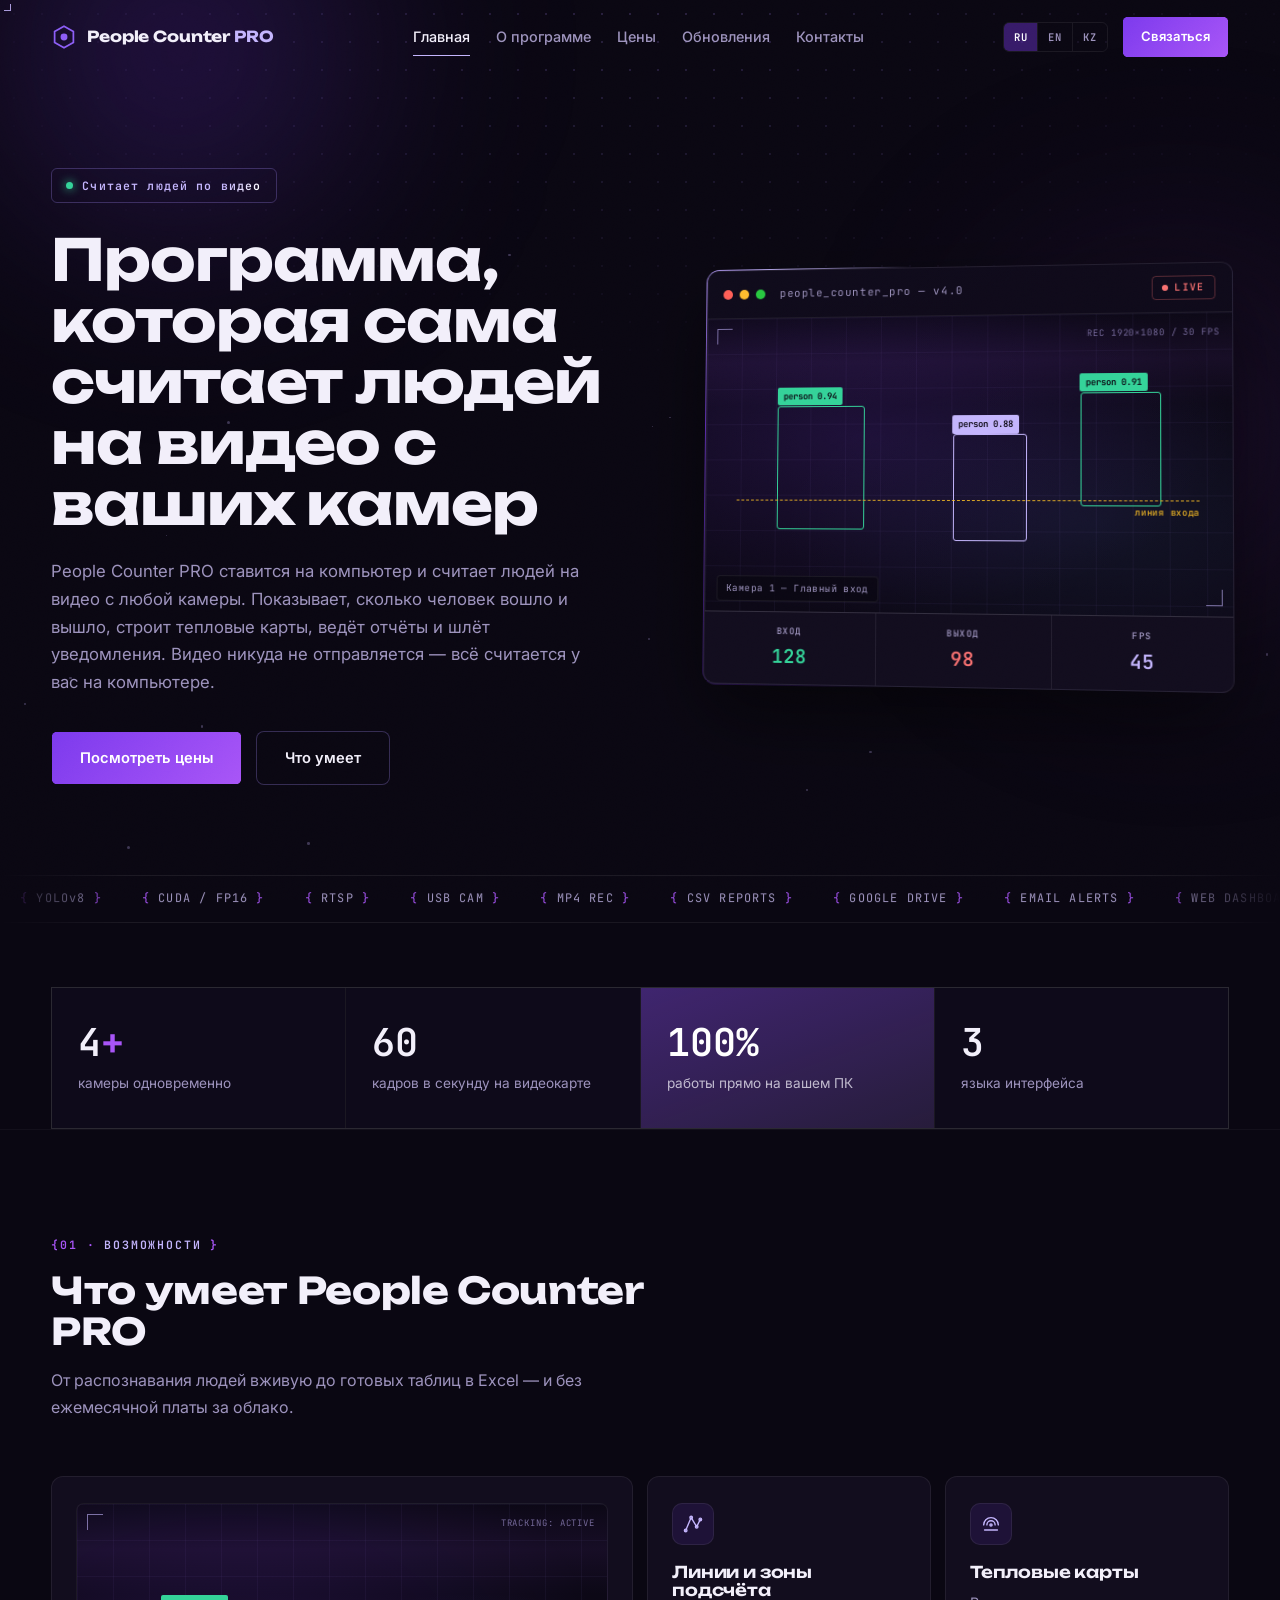
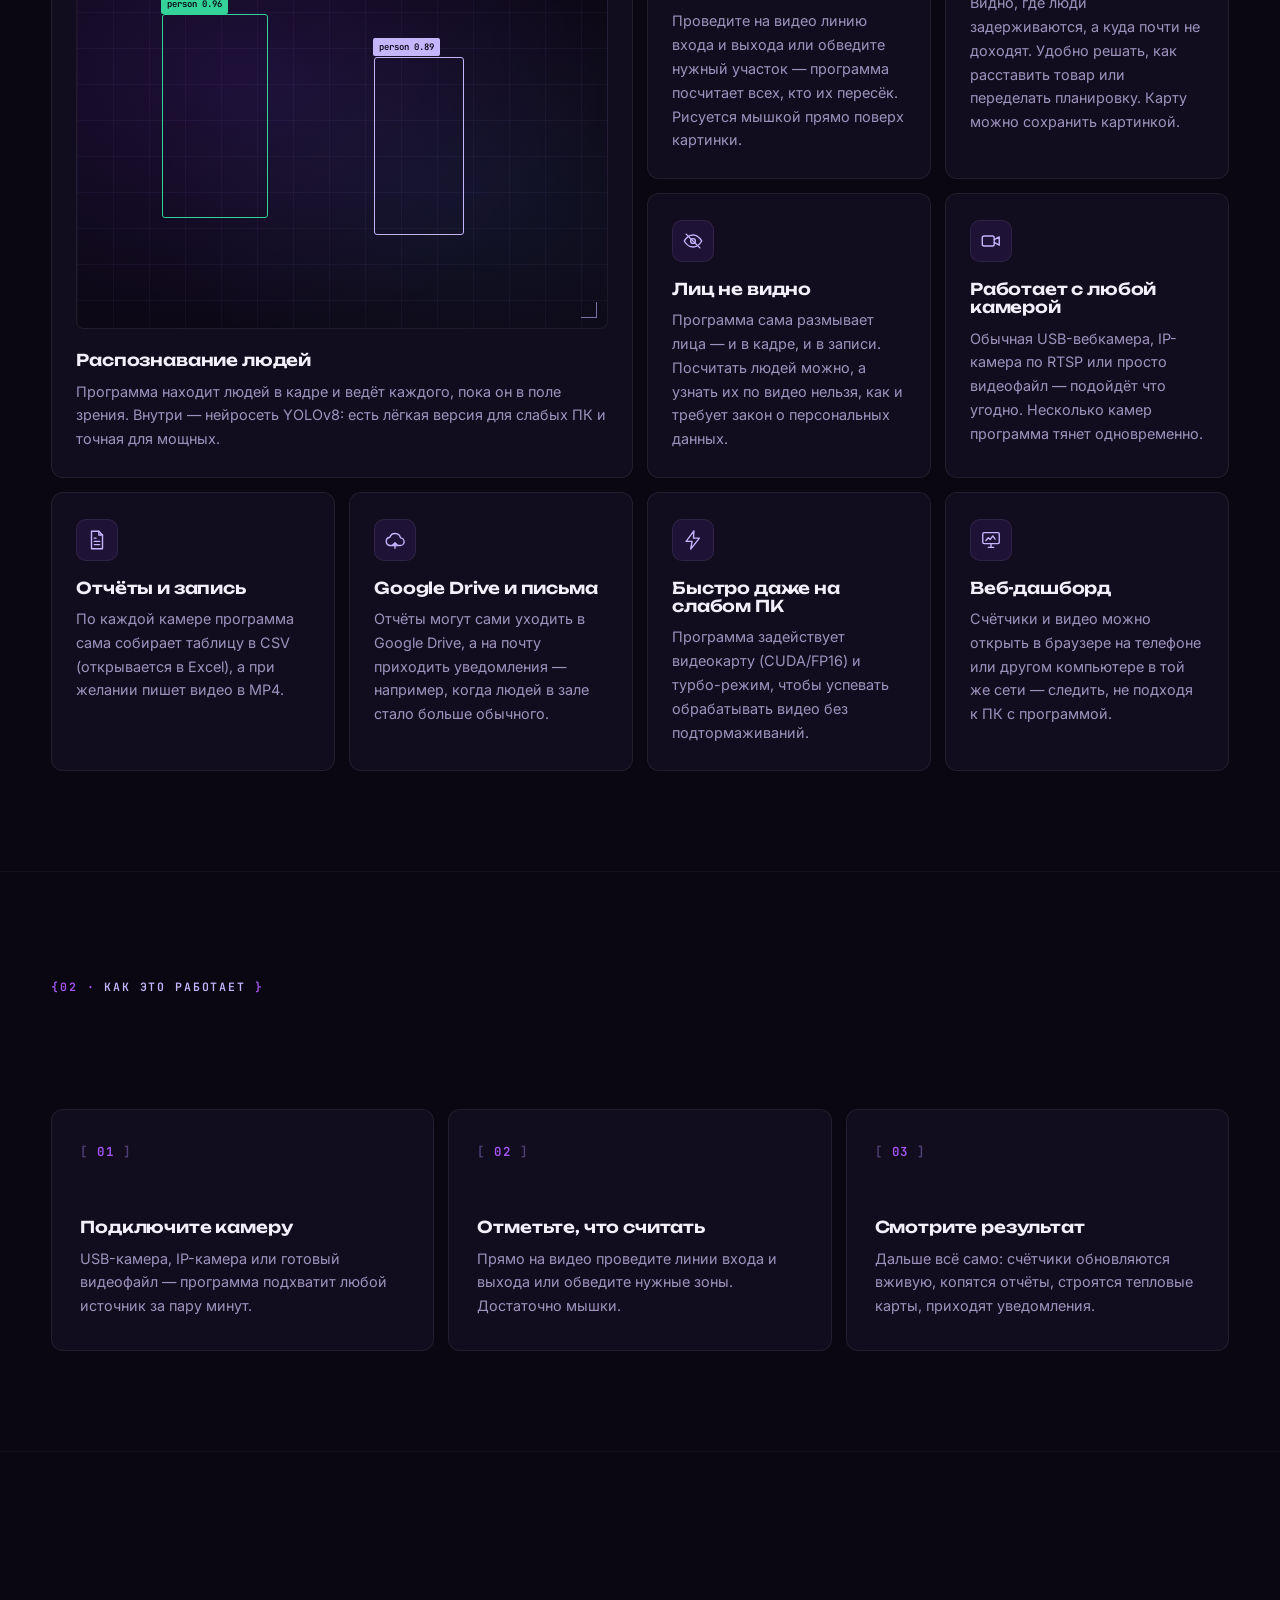
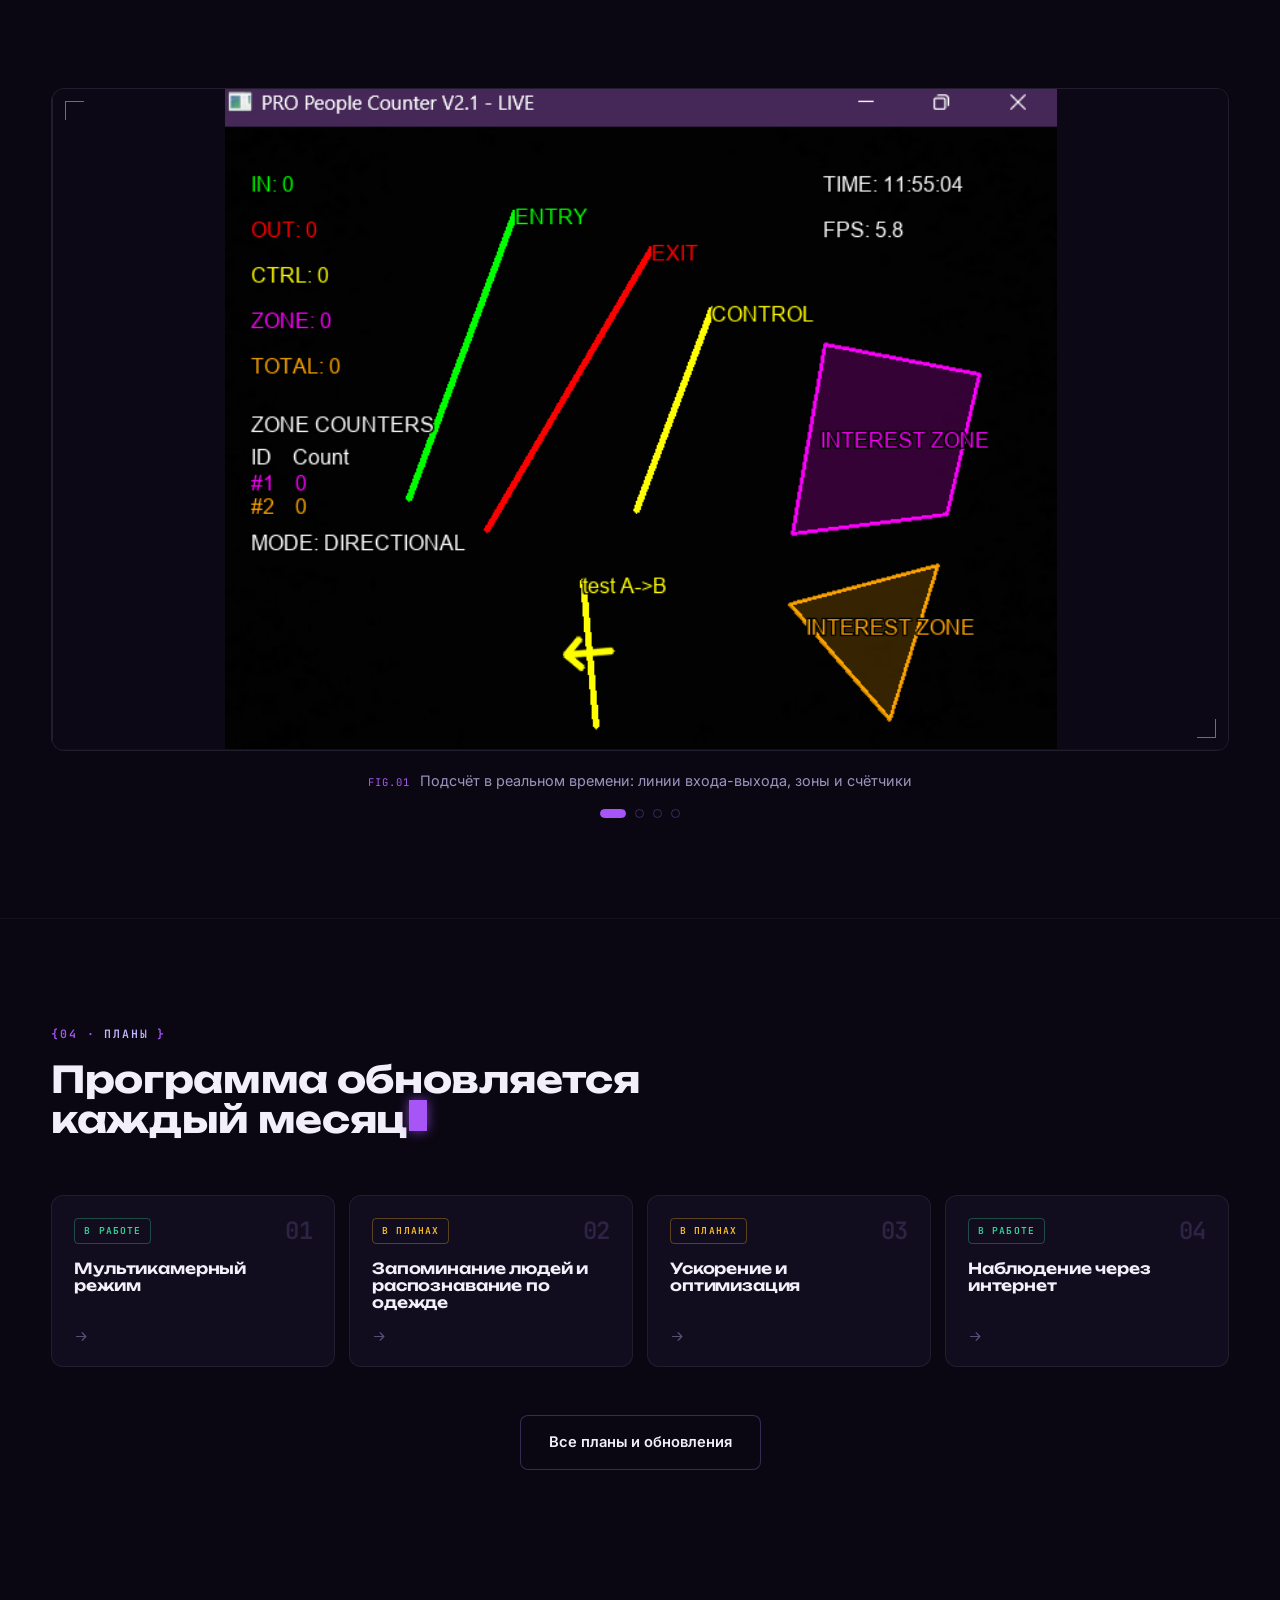
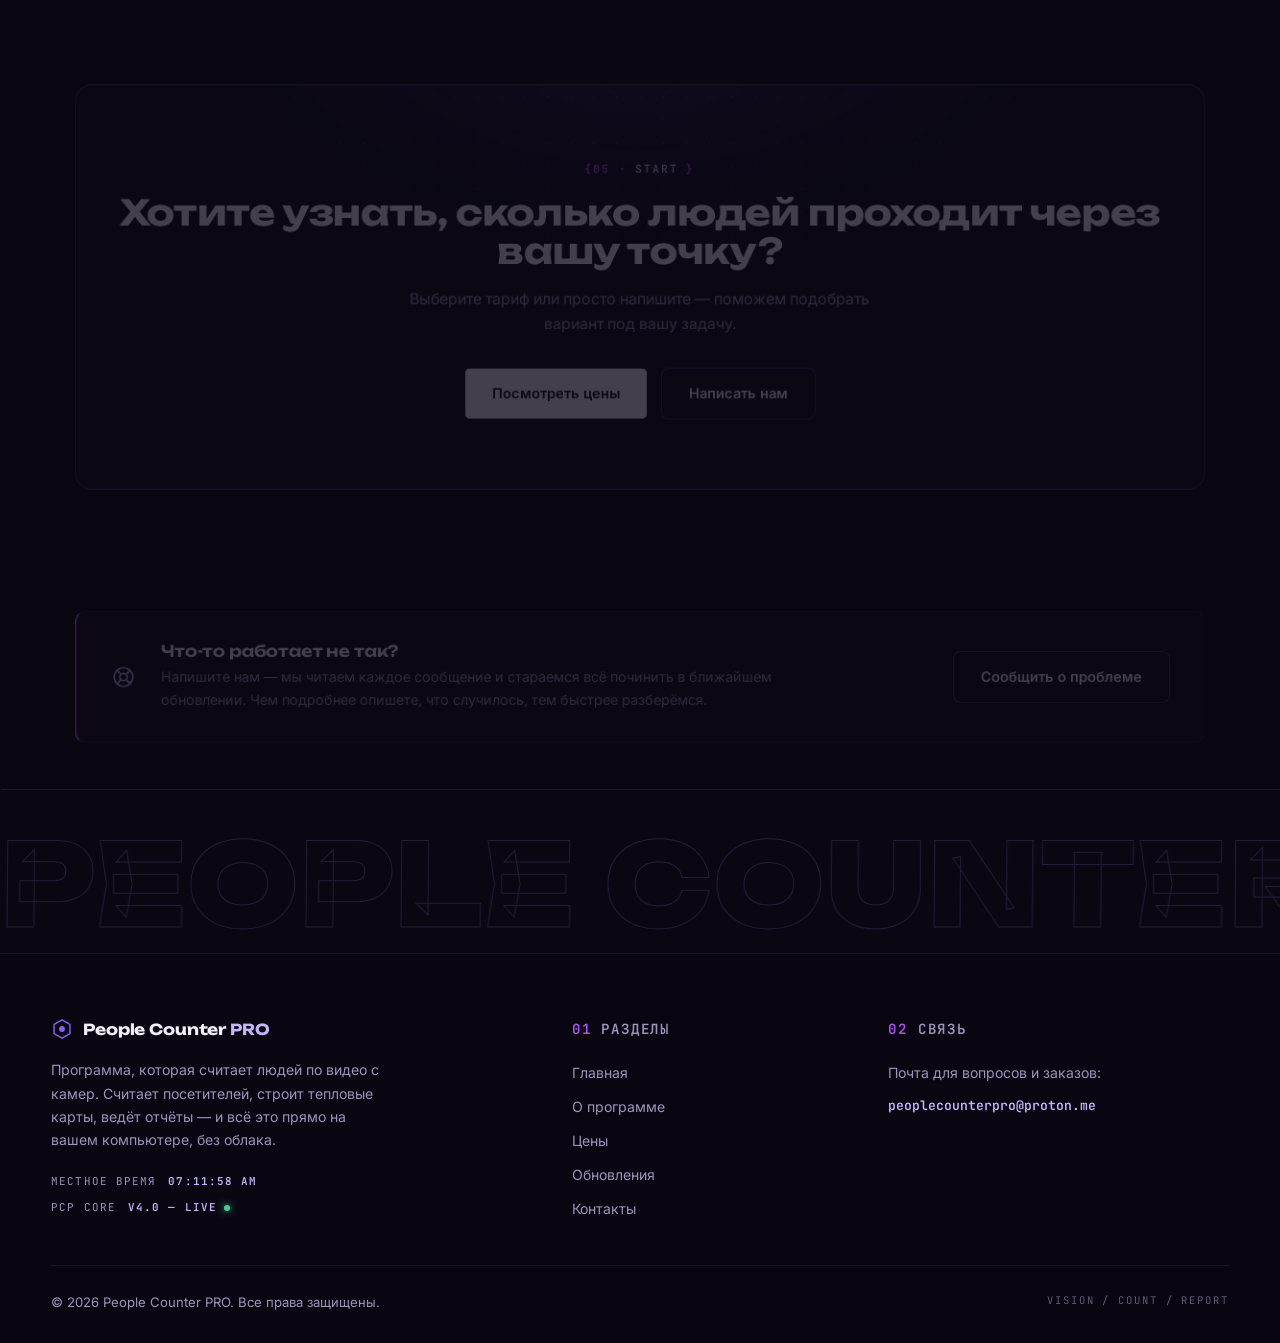
==== commit 0ffd5c45: "@ Карусель FIG.03/04 → «Интерфейс приложения», зум за курсором, фикс мобильного хедера, форма - ix_s" ====
--- a/index.html
+++ b/index.html
@@ -201,8 +201,8 @@
       <div class="car-srcs" hidden aria-hidden="true">
         <span data-i18n="ix_sh1">Подсчёт в реальном времени: линии входа-выхода, зоны и счётчики</span>
         <span data-i18n="ix_sh2">Веб-дашборд: удалённый контроль и статистика</span>
-        <span data-i18n="ix_sh3">Настройки: источники видео, точность и приватность</span>
-        <span data-i18n="ix_sh4">Интеграции, зоны и горячие клавиши</span>
+        <span data-i18n="ix_sh3">Интерфейс приложения</span>
+        <span data-i18n="ix_sh4">Интерфейс приложения</span>
       </div>
     </div>
   </div>
--- a/static/css/style.css
+++ b/static/css/style.css
@@ -1777,7 +1777,7 @@
 @media (max-width: 900px) {
   .nav-links {
     position: fixed;
-    top: 62px;
+    top: var(--nav-h, 60px);
     left: 0;
     right: 0;
     flex-direction: column;
@@ -1792,6 +1792,13 @@
     z-index: 999;
   }
   .nav-links.open { transform: translateY(0); }
+  .nav.menu-open {
+    background: rgba(10, 7, 18, 0.92);
+    backdrop-filter: blur(16px);
+    -webkit-backdrop-filter: blur(16px);
+    border-bottom-color: var(--border);
+  }
+  .nav.menu-open.hide { transform: none; }
   .nav-links a { padding: 12px 0; font-size: 1.02rem; }
   .nav-links a::after { display: none; }
   .burger { display: flex; }
